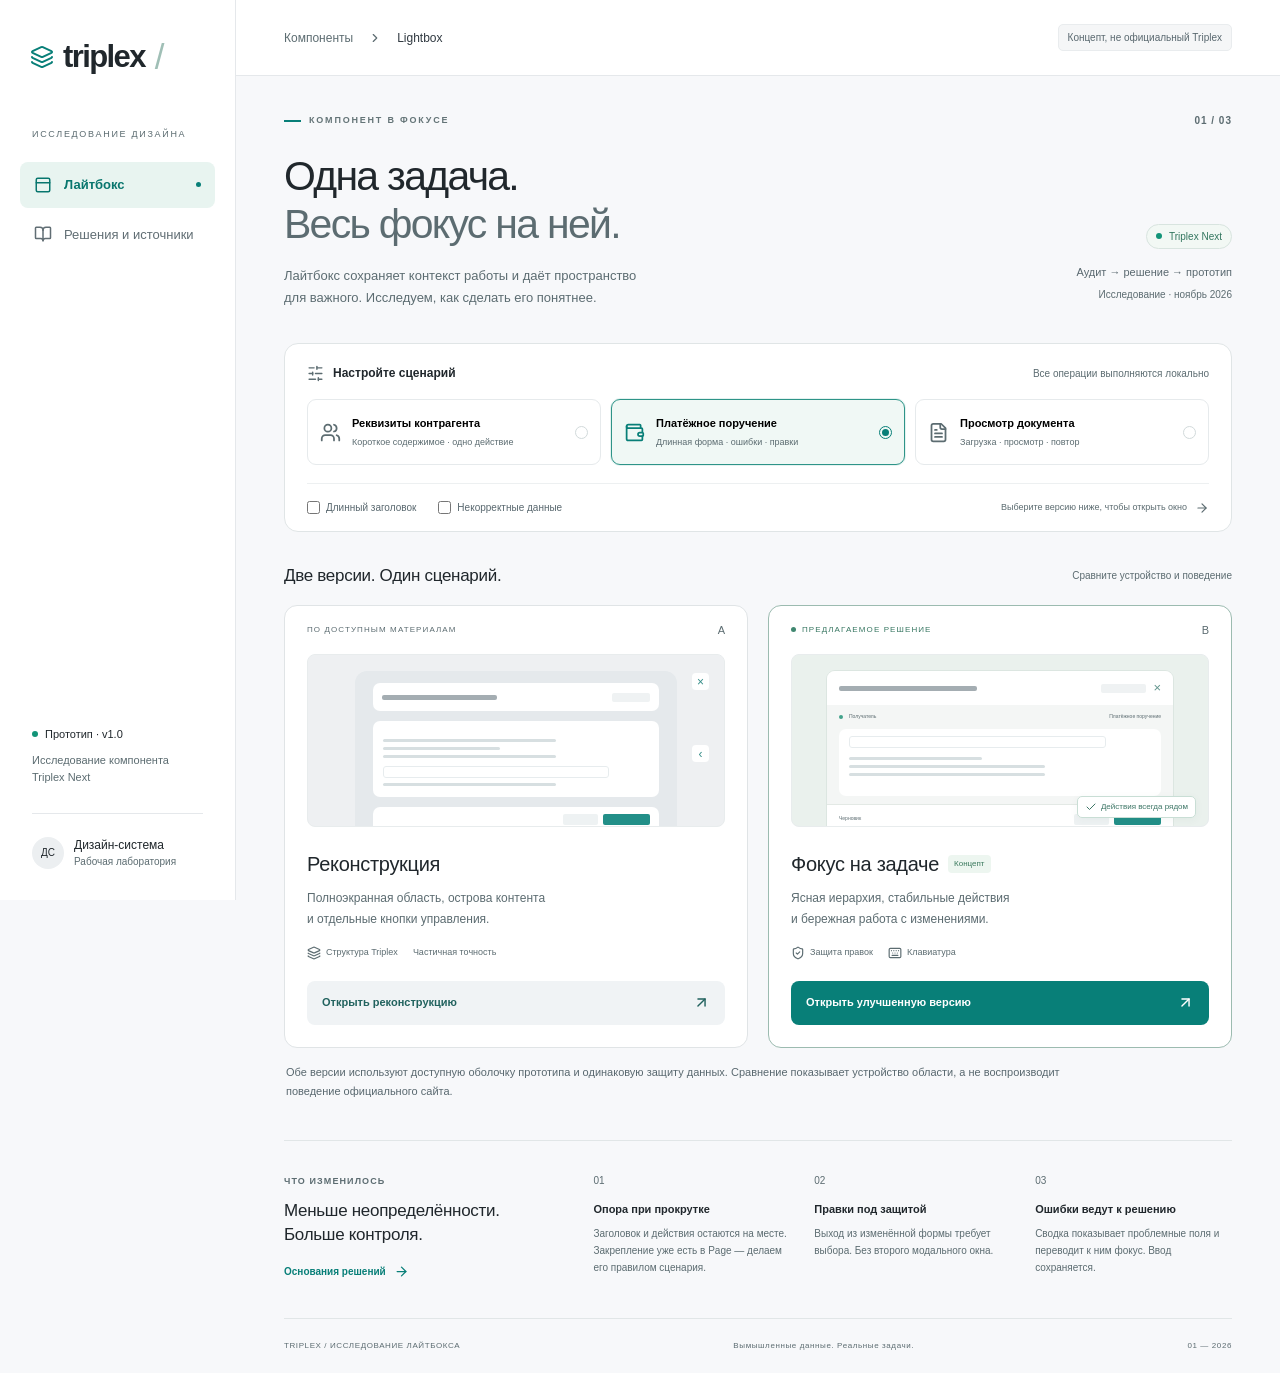
==== index.html @ ba99f993 "Publish Triplex Lightbox prototype" ====
<!doctype html><html lang="ru"><head><meta charset="UTF-8"/><meta name="viewport" content="width=device-width, initial-scale=1.0"/><meta name="theme-color" content="#087f78"/><title>Triplex · Лаборатория лайтбокса</title>  <script type="module" crossorigin src="./assets/index-DZzX5u_9.js"></script>
  <link rel="stylesheet" crossorigin href="./assets/index-DQBnh5Qv.css">
</head><body><div id="root"></div></body></html>
---- assets/index-DQBnh5Qv.css ----
:root{font-family:Arial,Helvetica,sans-serif;color:#20272c;background:#f7f8fa;font-synthesis:none;--brand:#087f78;--brand-hover:#06665f;--brand-soft:#e8f4f0;--text:#20272c;--muted:#59686f;--canvas:#EAEDF1;--surface:#fff;--line:#e5e8eb;--danger:#ac2428;--focus:#1762ba;--radius:24px;--space:24px;--lb-sm:664px;--lb-md:864px;--lb-lg:1064px;--lb-xl:1264px;line-height:1.5}*{box-sizing:border-box}body{margin:0}button,input,select,textarea{font:inherit}button,a,input,textarea,select{-webkit-tap-highlight-color:transparent}button{cursor:pointer}button:disabled{cursor:not-allowed;opacity:.5}a{color:inherit}button{border:0}button svg{flex-shrink:0}button:focus-visible,a:focus-visible,input:focus-visible,select:focus-visible,textarea:focus-visible,[tabindex="-1"]:focus-visible{outline:3px solid var(--focus);outline-offset:4px}h1,h2,h3,p{margin:0}button.primary,button.secondary{display:inline-flex;justify-content:center;align-items:center;gap:9px;min-height:44px;padding:11px 20px;border-radius:8px;font-size:14px;font-weight:600;line-height:1.4;transition:background .15s}button.primary{background:var(--brand);color:#fff}button.primary:hover:not(:disabled){background:var(--brand-hover)}button.secondary{background:#f0f3f5;color:#21625e}button.secondary:hover{background:#e3eae9}.icon-button{width:44px;height:44px;display:inline-flex;align-items:center;justify-content:center;background:#f3f5f6;color:var(--brand);border-radius:8px;flex-shrink:0}.text-button{color:var(--brand);background:none;padding:4px 0;display:inline-flex;gap:8px;align-items:center;text-align:left;font-weight:600}.app-shell{display:flex;min-height:100vh}.sidebar{width:236px;flex-shrink:0;border-right:1px solid var(--line);background:#fff;padding:31px 20px;position:fixed;top:0;bottom:0;display:flex;flex-direction:column}.brand{display:flex;align-items:center;gap:9px;font-size:31px;letter-spacing:-1.6px;font-weight:700;text-decoration:none;padding:0 10px}.brand-symbol{color:var(--brand);display:flex}.brand-dot{font-size:35px;font-weight:400;color:#a0bfb6;margin-left:1px}.workspace-label{font-size:9px;color:#5c6c71;letter-spacing:1.7px;margin:44px 12px 17px}.nav-item{width:100%;display:flex;align-items:center;gap:12px;padding:13px 14px;margin:4px 0;border-radius:8px;color:#616e74;background:none;text-align:left;font-size:13px;white-space:nowrap}.nav-item.active{background:var(--brand-soft);color:#08766e;font-weight:600}.nav-dot{margin-left:auto;background:var(--brand);width:5px;height:5px;border-radius:50%}.sidebar-bottom{margin-top:auto;padding:20px 12px 0}.version-label{font-size:11px;display:flex;align-items:center;gap:7px}.version-label>span,.pill>span{width:6px;height:6px;background:#129478;border-radius:50%}.sidebar-bottom p{font-size:11px;color:#5c6c71;margin:10px 0 28px}.avatar-row{border-top:1px solid var(--line);padding-top:22px;display:flex;gap:10px;align-items:center;font-size:12px}.avatar{display:grid;place-items:center;border-radius:50%;width:32px;height:32px;background:#eceff1;font-size:10px}.avatar-row small{display:block;font-size:10px;color:#5c6c71}.main-shell{margin-left:236px;min-width:0;flex:1}.topbar{height:76px;border-bottom:1px solid var(--line);background:#fff;display:flex;align-items:center;justify-content:space-between;padding:0 48px;gap:16px}.breadcrumbs{display:flex;align-items:center;gap:15px;font-size:12px;color:#5c6c71}.breadcrumbs span{color:#303940}.top-tag{font-size:10px;color:#59686f;background:#f5f6f7;border:1px solid #e9ecee;border-radius:5px;padding:5px 9px}main{max-width:1510px;margin:auto;padding:37px 48px 0}.page-kicker{font-size:9px;letter-spacing:1.8px;font-weight:600;color:#647477;display:flex;align-items:center;gap:8px}.mini-line{width:17px;height:2px;background:var(--brand)}.page-number{margin-left:auto;font-size:10px;letter-spacing:1px;color:#5c6c71}.hero{display:flex;justify-content:space-between;gap:30px;margin:25px 0 34px}.hero h1{font-size:clamp(32px,3.2vw,48px);line-height:1.16;letter-spacing:-1.7px;font-weight:500}.hero h1>span{color:#5c6c71}.hero p{color:#5c6c71;font-size:13px;line-height:1.7;margin-top:17px}.hero-meta{text-align:right;align-self:flex-end;padding-bottom:4px;flex-shrink:0}.pill{font-size:10px;display:inline-flex;align-items:center;gap:7px;border:1px solid #d8e4df;border-radius:20px;padding:4px 9px;color:#32765e;background:#f2f8f4}.hero-meta p{font-size:11px;margin-top:14px;color:#59686f}.meta-date{font-size:10px;color:#5c6c71}.scenario-panel{border:1px solid #e0e5e6;border-radius:14px;background:#fff;padding:20px 22px 0}.panel-caption{display:flex;align-items:center;justify-content:space-between;gap:14px;margin-bottom:17px}.panel-caption h2{display:flex;align-items:center;gap:9px;font-size:12px;font-weight:600}.panel-caption h2 svg{color:#5c6c71}.panel-caption>span{font-size:10px;color:#5c6c71}.scenario-options{display:grid;grid-template-columns:repeat(3,1fr);gap:10px}.scenario-option{display:flex;align-items:center;text-align:left;gap:11px;padding:15px 12px;background:#fff;border:1px solid #e6eaec;border-radius:9px;min-width:0}.scenario-option.selected{border-color:#2e9488;background:#f0f8f5;box-shadow:0 0 0 1px #2e948820}.scenario-icon{color:#5c6c71;display:flex}.selected .scenario-icon{color:var(--brand)}.scenario-option strong{font-size:11px;font-weight:600;display:block}.scenario-option small{font-size:9px;color:#5c6c71;display:block;margin-top:4px}.radio-mark{width:13px;height:13px;border:1px solid #d2dadb;border-radius:50%;margin-left:auto;display:grid;place-items:center;flex-shrink:0}.selected .radio-mark{border-color:var(--brand)}.radio-mark>span{width:7px;height:7px;border-radius:50%;background:var(--brand)}.scenario-settings{border-top:1px solid #edf0f1;margin-top:18px;min-height:48px;display:flex;align-items:center;gap:22px;flex-wrap:wrap;padding:10px 0}.scenario-settings label{font-size:10px;display:flex;align-items:center;gap:6px;color:#59686f}.scenario-settings input{accent-color:var(--brand);margin:0;width:13px;height:13px}.scenario-settings select{font-size:11px;max-width:160px;border:1px solid #c3cfcc;border-radius:4px;padding:4px}.settings-note{font-size:9px;color:#5c6c71;display:flex;gap:8px;align-items:center;margin-left:auto}.comparison-heading{display:flex;align-items:center;justify-content:space-between;margin:31px 0 16px;gap:15px}.comparison-heading h2{font-size:17px;font-weight:500;letter-spacing:-.3px}.comparison-heading>span{font-size:10px;color:#5c6c71}.comparison-grid{display:grid;grid-template-columns:1fr 1fr;gap:20px}.version-card{border:1px solid #e0e4e6;border-radius:13px;background:#fff;overflow:hidden}.version-card.featured{border-color:#9cbbb0}.card-top{display:flex;align-items:center;justify-content:space-between;padding:16px 22px}.card-label{font-size:8px;letter-spacing:1.1px;color:#5c6c71;display:flex;align-items:center;gap:6px}.featured .card-label{color:#387762}.small-dot{width:5px;height:5px;border-radius:50%;background:#408770}.version-index{font-size:11px;color:#5c6c71}.mini-preview{height:173px;margin:0 22px;background:#eef0f2;border:1px solid #e8eced;border-radius:8px;position:relative;overflow:hidden;padding:16px 47px 0}.mini-page{background:#e5e9ec;height:180px;padding:12px 18px;border-radius:12px 12px 0 0;max-width:370px;margin:auto}.mini-head{background:#fff;border-radius:7px;padding:9px;display:flex;align-items:center;gap:7px;height:28px;position:relative}.mini-head>span{width:43%;height:5px;background:#a4adb2;border-radius:2px}.mini-head>i{width:14%;height:9px;background:#eff2f3;margin-left:auto;border-radius:2px}.mini-content{background:#fff;margin-top:10px;border-radius:7px;padding:13px 10px;height:76px}.mini-content>span{display:block;width:65%;height:3px;background:#d7dfe1;margin:5px 0;border-radius:2px}.mini-content>span:nth-child(2){width:44%}.mini-content>div{height:12px;width:85%;border:1px solid #e7ecee;border-radius:3px;margin-top:8px}.mini-footer{background:#fff;padding:7px 9px;margin-top:10px;display:flex;justify-content:flex-end;align-items:center;gap:5px;border-radius:7px}.mini-footer i,.mini-footer b{width:35px;height:11px;background:#eef2f3;border-radius:2px}.mini-footer b{background:#228f88;width:47px}.mini-side{position:absolute;right:15px;top:18px;background:#fff;width:17px;height:17px;display:grid;place-items:center;color:#378e89;font-size:12px;border-radius:4px}.mini-side span{position:absolute;right:0;top:72px;display:grid;place-items:center;background:#fff;width:17px;height:17px;border-radius:4px}.improved-preview{background:#eaf1ed;padding:15px 34px 0}.improved-preview .mini-page{padding:0;border:1px solid #dce6e1;background:#f4f6f5;border-radius:9px 9px 0 0}.improved-preview .mini-head{border-radius:8px 8px 0 0;height:34px;padding:12px}.mini-head em{font-style:normal;font-size:13px;color:#61948c}.mini-progress{display:flex;align-items:center;gap:6px;font-size:5px;color:#5c6c71;padding:8px 12px}.mini-progress i{height:4px;width:4px;background:#42a28b;border-radius:50%}.mini-progress b{font-weight:400;margin-left:auto;color:#5c6c71}.improved-preview .mini-content{margin:0 12px;height:67px;padding:7px 10px}.improved-preview .mini-content>div{margin:0 0 9px}.improved-preview .mini-footer{margin:8px 0 0;border-radius:0;padding:9px 12px;border-top:1px solid #e3e9e5}.mini-footer>span{font-size:5px;color:#5c6c71;margin-right:auto}.preview-callout{position:absolute;bottom:8px;right:12px;background:#fff;display:flex;align-items:center;gap:4px;padding:4px 7px;color:#3d7666;font-size:8px;border:1px solid #c9ded5;border-radius:5px;box-shadow:0 2px 8px #3459470d}.card-content{padding:22px}.card-content h3{font-size:20px;font-weight:500;letter-spacing:-.3px;display:flex;align-items:center;gap:9px}.new-tag{font-size:8px;background:#edf6f0;color:#39785c;padding:3px 6px;border-radius:4px;letter-spacing:0}.card-content>p{font-size:12px;color:#5c6c71;margin-top:9px;line-height:1.7}.card-attributes{display:flex;gap:15px;color:#5c6c71;font-size:9px;margin-top:17px;margin-bottom:21px;flex-wrap:wrap}.card-attributes span{display:flex;align-items:center;gap:5px}.card-attributes>span+span{color:#5c6c71}.open-button{width:100%;justify-content:space-between!important;font-size:11px!important;padding:12px 15px!important}.improvements{display:grid;grid-template-columns:1.45fr 1fr 1fr 1fr;gap:24px;margin-top:40px;padding-top:26px;border-top:1px solid #e1e6e7}.eyebrow{font-size:9px;letter-spacing:1.1px;color:#5c6c71;font-weight:600}.improvements-title h2{font-size:17px;line-height:1.4;font-weight:500;letter-spacing:-.3px;margin-top:8px}.improvements-title .text-button{font-size:10px;margin-top:13px}.improvement-item>span{font-size:10px;color:#5c6c71}.improvement-item h3{font-size:11px;font-weight:600;margin:10px 0 7px}.improvement-item p{font-size:10px;line-height:1.7;color:#5c6c71}.page-footer{display:flex;justify-content:space-between;gap:16px;font-size:8px;letter-spacing:.6px;color:#5c6c71;border-top:1px solid #e1e6e7;margin-top:35px;padding:21px 0}.rationale{background:#fff;border:1px solid var(--line);padding:32px;border-radius:16px}.rationale h2{font-size:24px}.rationale p{color:#647278;font-size:14px;margin:14px 0 24px;line-height:1.8}.research-grid{display:grid;grid-template-columns:1fr 1fr;gap:16px;margin:25px 0}.research-card{border:1px solid var(--line);border-radius:10px;padding:18px;text-decoration:none}.research-card:hover{border-color:#438b7a}.research-card h3{font-size:17px;margin-top:9px;display:flex;align-items:center;justify-content:space-between}.research-card p{font-size:12px;margin-bottom:0}.toast{position:fixed;bottom:24px;left:50%;transform:translate(-50%);background:#213e35;color:#fff;display:flex;align-items:center;gap:12px;border-radius:10px;padding:15px 20px;z-index:10;box-shadow:0 8px 30px #0002;max-width:calc(100vw - 32px);font-size:13px}.toast button{background:none;color:#fff;font-size:23px}.toast>svg{flex-shrink:0}.lightbox{--content-width:var(--lb-md);position:fixed;inset:16px 16px 0;margin:0;width:calc(100% - 32px);max-width:none;height:auto;max-height:none;border:0;padding:0;background:var(--canvas);border-radius:32px 32px 0 0;color:var(--text);overflow:hidden}.lightbox::backdrop{background:#141a1ea6}.lightbox.size-sm{--content-width:var(--lb-sm)}.lightbox.size-lg{--content-width:var(--lb-lg)}.lightbox.size-xl{--content-width:var(--lb-xl)}.lb-surface{height:100%;display:flex;flex-direction:column;width:min(calc(100% - 160px),var(--content-width));margin:0 auto;min-width:0}.lb-header{display:flex;gap:24px;padding:26px 28px 22px;background:#fff;border-radius:24px;margin-top:24px;flex-shrink:0}.lb-heading{flex:1;min-width:0}.lb-heading h2{font-size:26px;line-height:1.3;letter-spacing:-.6px;margin-top:8px;overflow-wrap:anywhere}.lb-heading p{font-size:13px;color:var(--muted);margin-top:10px;line-height:1.5}.lb-close{margin-top:4px}.lb-body{overflow:auto;flex:1;min-height:0;padding:24px 0;overscroll-behavior:contain;scrollbar-gutter:stable}.lb-footer{background:#fff;display:flex;justify-content:flex-end;align-items:center;gap:12px;flex-shrink:0;padding:18px 24px;border-radius:24px 24px 0 0;padding-bottom:max(18px,env(safe-area-inset-bottom))}.footer-note{font-size:11px;color:var(--muted);margin-right:auto;display:flex;align-items:center;gap:6px}.island{background:#fff;border-radius:var(--radius);padding:28px;margin-bottom:20px}.island:last-child{margin-bottom:0}.section-heading{display:flex;gap:14px;align-items:center;padding-bottom:26px;border-bottom:1px solid var(--line);flex-wrap:wrap}.section-heading h3{font-size:17px}.section-heading p{font-size:11px;color:var(--muted);margin-top:3px}.company-mark{background:#e9f2ee;color:#337565;width:44px;height:44px;border-radius:12px;display:grid;place-items:center;font-weight:600;font-size:13px}.tag{display:inline-block;font-size:10px;border-radius:5px;background:#eef5f1;padding:4px 8px;color:#34715b}.section-heading .tag{margin-left:auto}dl{margin:10px 0 0}dl>div{display:grid;grid-template-columns:1fr 1.6fr;gap:20px;padding:12px 0;border-bottom:1px solid #f1f3f4;font-size:13px}dl>div:last-child{border:0}dt{color:var(--muted)}dd{margin:0;overflow-wrap:anywhere;font-variant-numeric:tabular-nums}.content-note{color:var(--muted);font-size:11px;line-height:1.6;margin:18px 6px}.form-intro{display:flex;justify-content:space-between;align-items:center;margin:0 6px 14px;gap:12px;font-size:11px;color:var(--muted)}.form-section-title{font-size:18px;font-weight:600;margin-bottom:22px}.field-grid{display:grid;grid-template-columns:1fr 1fr;gap:22px}.field{display:flex;flex-direction:column;min-width:0}.field.wide{grid-column:1/-1}.field label{font-size:13px;margin-bottom:7px}.field input,.field textarea{background:#fff;border:1px solid #a7b4b7;border-radius:7px;padding:12px 14px;min-width:0;width:100%;color:var(--text);font-size:14px;min-height:46px}.field textarea{min-height:108px;resize:vertical}.field input[aria-invalid=true],.field textarea[aria-invalid=true]{border:1px solid var(--danger);background:#fff9f8}.field-hint,.field-error{font-size:11px;margin-top:6px;min-height:17px}.field-hint{color:var(--muted)}.field-error{color:var(--danger)}.error-summary{padding:22px 26px;background:#fff4f1;border:1px solid #edbcb4;border-radius:16px;margin:0 0 22px}.error-summary h3{font-size:17px;color:#9c2727}.error-summary p{font-size:12px;margin-top:6px}.error-summary ul{padding-left:18px;margin-bottom:0}.error-summary .text-button{color:#9c2727;font-size:12px;text-decoration:underline;min-height:32px}.confirm-box{display:flex;align-items:flex-start;gap:14px;padding:24px;background:#fff8e9;border:1px solid #d9c491;border-radius:16px;margin-bottom:22px}.confirm-box svg{color:#8b681f;flex-shrink:0}.confirm-box h3{font-size:19px}.confirm-box p{font-size:13px;margin-top:8px;line-height:1.7}.dimmed{opacity:.4}.document-state{min-height:380px;background:#fff;border-radius:24px;display:flex;flex-direction:column;justify-content:center;align-items:center;text-align:center;padding:28px;gap:15px}.document-state h3{font-size:21px}.document-state p{font-size:13px;color:var(--muted);max-width:320px}.document-state button{margin-top:7px}.spinner{width:34px;height:34px;border:3px solid #d8ebe5;border-top-color:var(--brand);border-radius:50%;animation:spin .8s linear infinite}.error-icon{display:grid;place-items:center;width:64px;height:64px;background:#fff0ea;color:#a75d3c;border-radius:50%}.document-toolbar{display:flex;justify-content:space-between;gap:12px;font-size:11px;margin:0 4px 15px;color:var(--muted)}.document-toolbar>span:first-child{display:flex;align-items:center;gap:8px}.paper{background:#fff;max-width:660px;margin:auto;padding:46px 42px;min-height:670px;box-shadow:0 3px 8px #243e300a;font-size:12px}.paper-brand{font-size:10px;font-weight:700;letter-spacing:1.4px;color:#3d7462}.paper hr{border:0;border-top:1px solid #dfe5e1;margin:20px 0 40px}.paper h3{font-size:23px;font-weight:500}.paper h3+p{color:var(--muted);margin-top:8px}.paper-parties{display:grid;grid-template-columns:1fr 1fr;gap:24px;margin:35px 0;line-height:1.9}.paper-parties strong{font-size:10px;color:var(--muted)}.invoice-row{display:flex;justify-content:space-between;gap:16px;padding:20px 0;border-top:1px solid var(--line);border-bottom:1px solid var(--line)}.invoice-row small{color:var(--muted);font-size:10px}.invoice-row strong{white-space:nowrap}.invoice-total{display:flex;justify-content:space-between;align-items:center;gap:15px;margin:25px 0;font-size:11px}.invoice-total strong{font-size:21px;white-space:nowrap}.paper-footnote{font-size:10px;color:var(--muted);line-height:1.9}.signature{display:flex;align-items:flex-end;gap:12px;font-size:9px;margin-top:75px;flex-wrap:wrap}.signature>span{border-bottom:1px solid #b6c1bb;flex:1;min-width:40px}.reconstruction{overflow-y:auto}.reconstruction .lb-surface{height:auto;min-height:100%}.reconstruction .lb-header{position:static}.reconstruction .lb-heading .eyebrow{font-size:8px}.reconstruction .lb-close{position:fixed;right:24px;top:24px;background:#fff;width:56px;height:56px}.reconstruction .lb-body{overflow:visible;flex:none}.reconstruction .lb-footer{position:sticky;bottom:0;margin-top:auto;border-radius:24px}.sr-only{position:absolute;width:1px;height:1px;padding:0;margin:-1px;overflow:hidden;clip:rect(0,0,0,0);white-space:nowrap;border:0}@keyframes spin{to{transform:rotate(360deg)}}@media(prefers-reduced-motion:reduce){*,*:before,*:after{animation:none!important;transition:none!important;scroll-behavior:auto!important}.spinner{border-style:dotted}}@media(min-width:1500px){main{padding-top:45px}.hero{margin-top:32px;margin-bottom:42px}.mini-preview{height:200px}.mini-page{height:205px}.mini-content,.improved-preview .mini-content{height:95px}}@media(max-width:1100px){.sidebar{width:190px;padding-left:12px;padding-right:12px}.main-shell{margin-left:190px}main{padding-left:28px;padding-right:28px}.topbar{padding:0 28px}.scenario-option{flex-wrap:wrap;position:relative;padding:13px 10px;gap:8px}.scenario-option .radio-mark{position:absolute;right:10px;top:14px}.scenario-option>span:nth-child(2){width:100%}.hero-meta,.settings-note{display:none}.improvements{grid-template-columns:1fr 1fr}.mini-preview{padding-left:20px;padding-right:20px}.card-content h3{font-size:18px}.card-label{font-size:7px}.card-top,.card-content{padding:16px}.mini-preview{margin:0 16px}.desktop-break{display:none}}@media(max-width:1024px){.lightbox{inset:0;width:100%;height:auto;border-radius:0}.lb-surface{width:min(100%,var(--content-width))}.lb-header{margin-top:0;border-radius:0;padding:22px 24px;gap:16px}.lb-body{padding:20px 16px}.lb-footer{border-radius:0;padding:16px 24px}.reconstruction .lb-close{position:static;width:44px;height:44px;background:#f3f5f6}.reconstruction .lb-footer{border-radius:0}}@media(max-width:760px){.sidebar{display:none}.main-shell{margin:0}.topbar{height:60px;padding:0 22px}.top-tag{font-size:8px}.breadcrumbs{font-size:11px;gap:7px}main{padding:28px 22px 0}.hero h1{font-size:38px}.hero{margin-bottom:26px}.hero p{font-size:12px}.scenario-panel{padding:17px 15px 0}.panel-caption>span{display:none}.scenario-options{gap:7px}.scenario-option strong{font-size:10px}.scenario-option small{font-size:8px}.comparison-grid{gap:14px}.comparison-heading>span{display:none}.improvements{gap:22px}.card-label{letter-spacing:.5px}.card-content h3{flex-wrap:wrap}.card-content>p{font-size:11px}.open-button{font-size:10px!important}.page-footer>span:nth-child(2){display:none}.rationale{padding:20px}.research-grid{grid-template-columns:1fr}}@media(max-width:480px){.hero h1{font-size:34px}.hero h1 span{letter-spacing:-1.3px}.hero p{max-width:290px}.scenario-options{grid-template-columns:1fr}.scenario-option{flex-wrap:nowrap;gap:12px;padding:12px}.scenario-option>span:nth-child(2){width:auto}.scenario-option .radio-mark{position:static;margin-left:auto}.scenario-option strong{font-size:12px}.scenario-option small{font-size:10px}.scenario-settings{gap:12px}.scenario-settings label{font-size:10px}.comparison-grid{grid-template-columns:1fr}.card-label{font-size:8px}.mini-preview{height:165px;padding-left:35px;padding-right:35px}.card-content{padding:20px}.card-content h3{font-size:22px}.card-content>p{font-size:12px}.open-button{font-size:12px!important}.improvements{grid-template-columns:1fr 1fr}.improvements-title{grid-column:1/-1}.improvements-title h2{font-size:22px}.improvement-item p{font-size:11px}.improvement-item h3{font-size:12px}.lb-header{padding:18px 16px;gap:8px}.lb-heading h2{font-size:21px;letter-spacing:-.4px}.lb-heading p{font-size:12px}.lb-heading .eyebrow{font-size:8px}.lb-close{width:40px;height:40px}.lb-body{padding:16px 12px}.lb-footer{padding:14px 16px;gap:8px;flex-wrap:wrap}.lb-footer>.footer-note{flex-basis:100%;font-size:10px}.lb-footer button{flex:1;font-size:12px;padding:11px 10px}.island{padding:22px 18px;border-radius:18px}.field-grid{grid-template-columns:1fr}.field.wide{grid-column:auto}.field-grid{gap:16px}.section-heading{gap:9px}.section-heading h3{font-size:15px}.section-heading p{font-size:10px}.section-heading .tag{margin-left:0}dl>div{grid-template-columns:1fr;gap:4px;font-size:13px}.paper{padding:30px 22px;min-height:600px}.paper h3{font-size:21px}.paper-parties{grid-template-columns:1fr;gap:15px}.paper hr{margin:18px 0 28px}.invoice-row{font-size:11px}.invoice-total{flex-wrap:wrap}.document-toolbar{font-size:9px}.confirm-box{padding:18px 14px;gap:10px}.confirm-box h3{font-size:17px}.confirm-box p{font-size:12px}.toast{width:calc(100vw - 32px);bottom:16px;font-size:12px}.reconstruction .lb-heading .eyebrow{font-size:7px}.reconstruction .lb-close{flex-shrink:0}.page-number{font-size:8px}.page-kicker{font-size:8px;letter-spacing:1.1px}}.lb-header{max-height:45%;overflow:auto}.lb-heading h2:focus{outline-offset:2px}.comparison-note{font-size:11px;color:var(--muted);line-height:1.7;margin:15px 2px 0;max-width:800px}
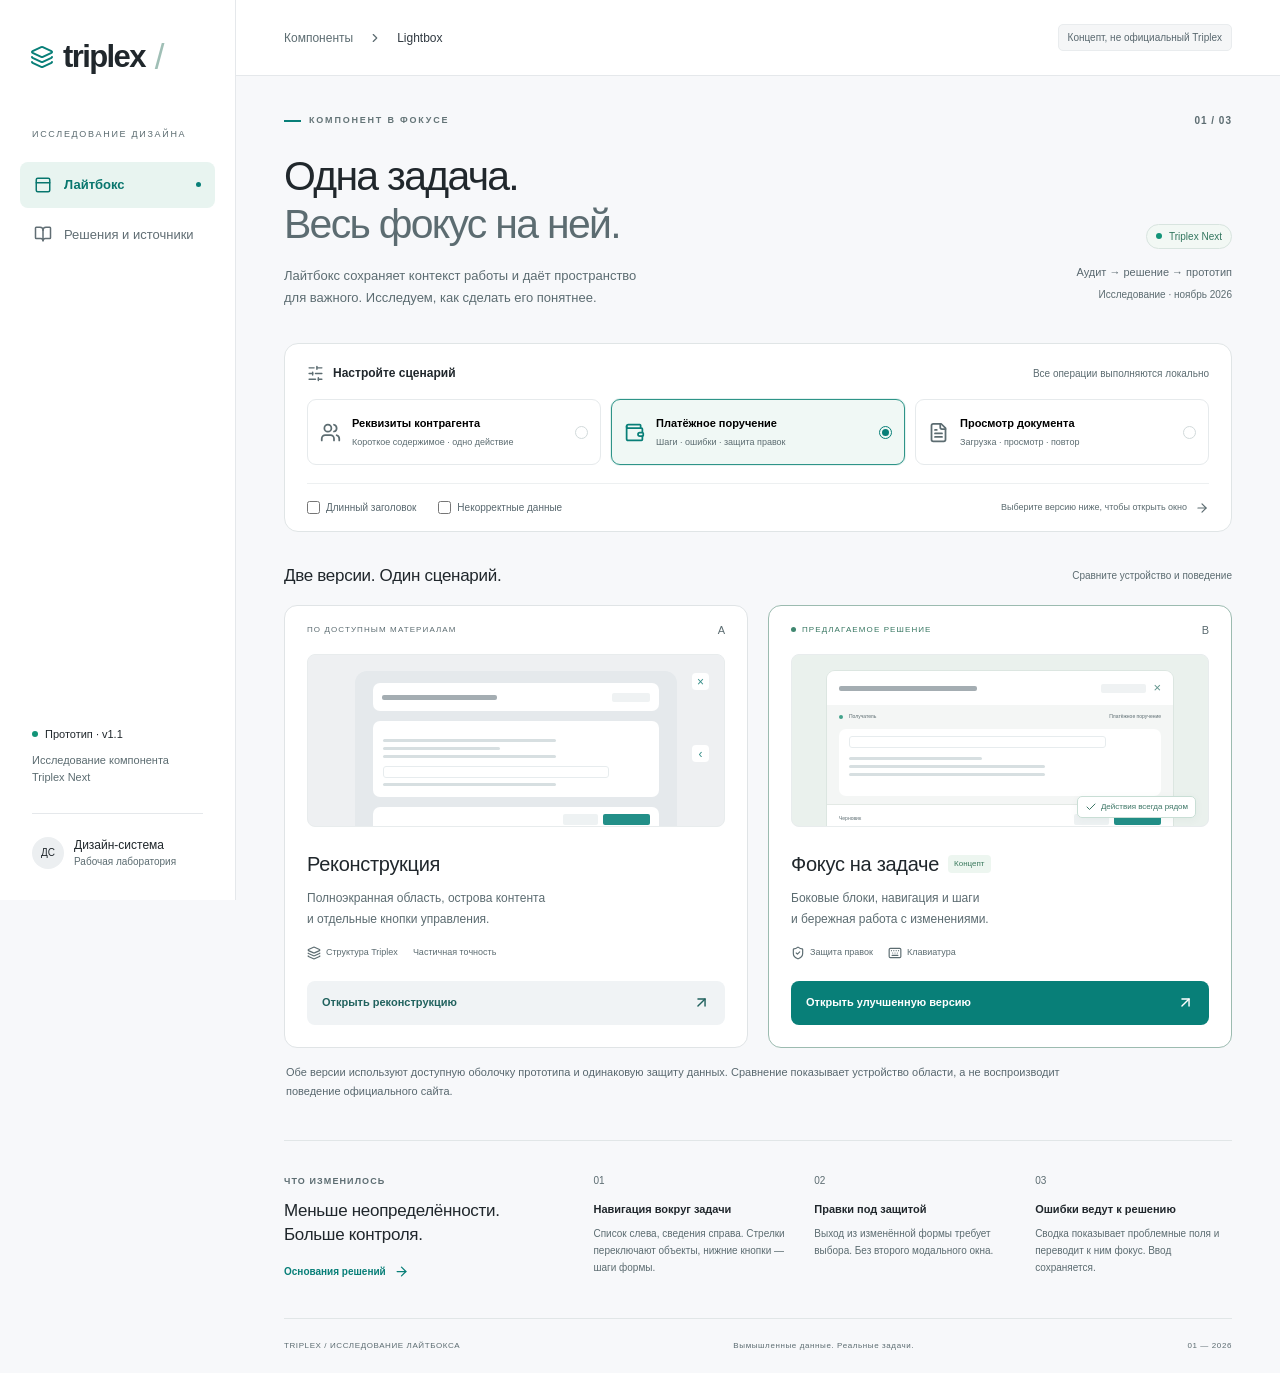
==== commit e9708e2a: "Add responsive sidebars, object navigation and payment steps" ====
--- a/index.html
+++ b/index.html
@@ -1,3 +1,3 @@
-<!doctype html><html lang="ru"><head><meta charset="UTF-8"/><meta name="viewport" content="width=device-width, initial-scale=1.0"/><meta name="theme-color" content="#087f78"/><title>Triplex · Лаборатория лайтбокса</title>  <script type="module" crossorigin src="./assets/index-DZzX5u_9.js"></script>
-  <link rel="stylesheet" crossorigin href="./assets/index-DQBnh5Qv.css">
+<!doctype html><html lang="ru"><head><meta charset="UTF-8"/><meta name="viewport" content="width=device-width, initial-scale=1.0"/><meta name="theme-color" content="#087f78"/><title>Triplex · Лаборатория лайтбокса</title>  <script type="module" crossorigin src="./assets/index-cCGbFT7r.js"></script>
+  <link rel="stylesheet" crossorigin href="./assets/index-BFDtJroG.css">
 </head><body><div id="root"></div></body></html>
--- a/assets/index-BFDtJroG.css
+++ b/assets/index-BFDtJroG.css
@@ -0,0 +1 @@
+:root{font-family:Arial,Helvetica,sans-serif;color:#20272c;background:#f7f8fa;font-synthesis:none;--brand:#087f78;--brand-hover:#06665f;--brand-soft:#e8f4f0;--text:#20272c;--muted:#59686f;--canvas:#EAEDF1;--surface:#fff;--line:#e5e8eb;--danger:#ac2428;--focus:#1762ba;--radius:24px;--space:24px;--lb-sm:664px;--lb-md:864px;--lb-lg:1064px;--lb-xl:1264px;line-height:1.5}*{box-sizing:border-box}body{margin:0}button,input,select,textarea{font:inherit}button,a,input,textarea,select{-webkit-tap-highlight-color:transparent}button{cursor:pointer}button:disabled{cursor:not-allowed;opacity:.5}a{color:inherit}button{border:0}button svg{flex-shrink:0}button:focus-visible,a:focus-visible,input:focus-visible,select:focus-visible,textarea:focus-visible,[tabindex="-1"]:focus-visible{outline:3px solid var(--focus);outline-offset:4px}h1,h2,h3,p{margin:0}button.primary,button.secondary{display:inline-flex;justify-content:center;align-items:center;gap:9px;min-height:44px;padding:11px 20px;border-radius:8px;font-size:14px;font-weight:600;line-height:1.4;transition:background .15s}button.primary{background:var(--brand);color:#fff}button.primary:hover:not(:disabled){background:var(--brand-hover)}button.secondary{background:#f0f3f5;color:#21625e}button.secondary:hover{background:#e3eae9}.icon-button{width:44px;height:44px;display:inline-flex;align-items:center;justify-content:center;background:#f3f5f6;color:var(--brand);border-radius:8px;flex-shrink:0}.text-button{color:var(--brand);background:none;padding:4px 0;display:inline-flex;gap:8px;align-items:center;text-align:left;font-weight:600}.app-shell{display:flex;min-height:100vh}.sidebar{width:236px;flex-shrink:0;border-right:1px solid var(--line);background:#fff;padding:31px 20px;position:fixed;top:0;bottom:0;display:flex;flex-direction:column}.brand{display:flex;align-items:center;gap:9px;font-size:31px;letter-spacing:-1.6px;font-weight:700;text-decoration:none;padding:0 10px}.brand-symbol{color:var(--brand);display:flex}.brand-dot{font-size:35px;font-weight:400;color:#a0bfb6;margin-left:1px}.workspace-label{font-size:9px;color:#5c6c71;letter-spacing:1.7px;margin:44px 12px 17px}.nav-item{width:100%;display:flex;align-items:center;gap:12px;padding:13px 14px;margin:4px 0;border-radius:8px;color:#616e74;background:none;text-align:left;font-size:13px;white-space:nowrap}.nav-item.active{background:var(--brand-soft);color:#08766e;font-weight:600}.nav-dot{margin-left:auto;background:var(--brand);width:5px;height:5px;border-radius:50%}.sidebar-bottom{margin-top:auto;padding:20px 12px 0}.version-label{font-size:11px;display:flex;align-items:center;gap:7px}.version-label>span,.pill>span{width:6px;height:6px;background:#129478;border-radius:50%}.sidebar-bottom p{font-size:11px;color:#5c6c71;margin:10px 0 28px}.avatar-row{border-top:1px solid var(--line);padding-top:22px;display:flex;gap:10px;align-items:center;font-size:12px}.avatar{display:grid;place-items:center;border-radius:50%;width:32px;height:32px;background:#eceff1;font-size:10px}.avatar-row small{display:block;font-size:10px;color:#5c6c71}.main-shell{margin-left:236px;min-width:0;flex:1}.topbar{height:76px;border-bottom:1px solid var(--line);background:#fff;display:flex;align-items:center;justify-content:space-between;padding:0 48px;gap:16px}.breadcrumbs{display:flex;align-items:center;gap:15px;font-size:12px;color:#5c6c71}.breadcrumbs span{color:#303940}.top-tag{font-size:10px;color:#59686f;background:#f5f6f7;border:1px solid #e9ecee;border-radius:5px;padding:5px 9px}main{max-width:1510px;margin:auto;padding:37px 48px 0}.page-kicker{font-size:9px;letter-spacing:1.8px;font-weight:600;color:#647477;display:flex;align-items:center;gap:8px}.mini-line{width:17px;height:2px;background:var(--brand)}.page-number{margin-left:auto;font-size:10px;letter-spacing:1px;color:#5c6c71}.hero{display:flex;justify-content:space-between;gap:30px;margin:25px 0 34px}.hero h1{font-size:clamp(32px,3.2vw,48px);line-height:1.16;letter-spacing:-1.7px;font-weight:500}.hero h1>span{color:#5c6c71}.hero p{color:#5c6c71;font-size:13px;line-height:1.7;margin-top:17px}.hero-meta{text-align:right;align-self:flex-end;padding-bottom:4px;flex-shrink:0}.pill{font-size:10px;display:inline-flex;align-items:center;gap:7px;border:1px solid #d8e4df;border-radius:20px;padding:4px 9px;color:#32765e;background:#f2f8f4}.hero-meta p{font-size:11px;margin-top:14px;color:#59686f}.meta-date{font-size:10px;color:#5c6c71}.scenario-panel{border:1px solid #e0e5e6;border-radius:14px;background:#fff;padding:20px 22px 0}.panel-caption{display:flex;align-items:center;justify-content:space-between;gap:14px;margin-bottom:17px}.panel-caption h2{display:flex;align-items:center;gap:9px;font-size:12px;font-weight:600}.panel-caption h2 svg{color:#5c6c71}.panel-caption>span{font-size:10px;color:#5c6c71}.scenario-options{display:grid;grid-template-columns:repeat(3,1fr);gap:10px}.scenario-option{display:flex;align-items:center;text-align:left;gap:11px;padding:15px 12px;background:#fff;border:1px solid #e6eaec;border-radius:9px;min-width:0}.scenario-option.selected{border-color:#2e9488;background:#f0f8f5;box-shadow:0 0 0 1px #2e948820}.scenario-icon{color:#5c6c71;display:flex}.selected .scenario-icon{color:var(--brand)}.scenario-option strong{font-size:11px;font-weight:600;display:block}.scenario-option small{font-size:9px;color:#5c6c71;display:block;margin-top:4px}.radio-mark{width:13px;height:13px;border:1px solid #d2dadb;border-radius:50%;margin-left:auto;display:grid;place-items:center;flex-shrink:0}.selected .radio-mark{border-color:var(--brand)}.radio-mark>span{width:7px;height:7px;border-radius:50%;background:var(--brand)}.scenario-settings{border-top:1px solid #edf0f1;margin-top:18px;min-height:48px;display:flex;align-items:center;gap:22px;flex-wrap:wrap;padding:10px 0}.scenario-settings label{font-size:10px;display:flex;align-items:center;gap:6px;color:#59686f}.scenario-settings input{accent-color:var(--brand);margin:0;width:13px;height:13px}.scenario-settings select{font-size:11px;max-width:160px;border:1px solid #c3cfcc;border-radius:4px;padding:4px}.settings-note{font-size:9px;color:#5c6c71;display:flex;gap:8px;align-items:center;margin-left:auto}.comparison-heading{display:flex;align-items:center;justify-content:space-between;margin:31px 0 16px;gap:15px}.comparison-heading h2{font-size:17px;font-weight:500;letter-spacing:-.3px}.comparison-heading>span{font-size:10px;color:#5c6c71}.comparison-grid{display:grid;grid-template-columns:1fr 1fr;gap:20px}.version-card{border:1px solid #e0e4e6;border-radius:13px;background:#fff;overflow:hidden}.version-card.featured{border-color:#9cbbb0}.card-top{display:flex;align-items:center;justify-content:space-between;padding:16px 22px}.card-label{font-size:8px;letter-spacing:1.1px;color:#5c6c71;display:flex;align-items:center;gap:6px}.featured .card-label{color:#387762}.small-dot{width:5px;height:5px;border-radius:50%;background:#408770}.version-index{font-size:11px;color:#5c6c71}.mini-preview{height:173px;margin:0 22px;background:#eef0f2;border:1px solid #e8eced;border-radius:8px;position:relative;overflow:hidden;padding:16px 47px 0}.mini-page{background:#e5e9ec;height:180px;padding:12px 18px;border-radius:12px 12px 0 0;max-width:370px;margin:auto}.mini-head{background:#fff;border-radius:7px;padding:9px;display:flex;align-items:center;gap:7px;height:28px;position:relative}.mini-head>span{width:43%;height:5px;background:#a4adb2;border-radius:2px}.mini-head>i{width:14%;height:9px;background:#eff2f3;margin-left:auto;border-radius:2px}.mini-content{background:#fff;margin-top:10px;border-radius:7px;padding:13px 10px;height:76px}.mini-content>span{display:block;width:65%;height:3px;background:#d7dfe1;margin:5px 0;border-radius:2px}.mini-content>span:nth-child(2){width:44%}.mini-content>div{height:12px;width:85%;border:1px solid #e7ecee;border-radius:3px;margin-top:8px}.mini-footer{background:#fff;padding:7px 9px;margin-top:10px;display:flex;justify-content:flex-end;align-items:center;gap:5px;border-radius:7px}.mini-footer i,.mini-footer b{width:35px;height:11px;background:#eef2f3;border-radius:2px}.mini-footer b{background:#228f88;width:47px}.mini-side{position:absolute;right:15px;top:18px;background:#fff;width:17px;height:17px;display:grid;place-items:center;color:#378e89;font-size:12px;border-radius:4px}.mini-side span{position:absolute;right:0;top:72px;display:grid;place-items:center;background:#fff;width:17px;height:17px;border-radius:4px}.improved-preview{background:#eaf1ed;padding:15px 34px 0}.improved-preview .mini-page{padding:0;border:1px solid #dce6e1;background:#f4f6f5;border-radius:9px 9px 0 0}.improved-preview .mini-head{border-radius:8px 8px 0 0;height:34px;padding:12px}.mini-head em{font-style:normal;font-size:13px;color:#61948c}.mini-progress{display:flex;align-items:center;gap:6px;font-size:5px;color:#5c6c71;padding:8px 12px}.mini-progress i{height:4px;width:4px;background:#42a28b;border-radius:50%}.mini-progress b{font-weight:400;margin-left:auto;color:#5c6c71}.improved-preview .mini-content{margin:0 12px;height:67px;padding:7px 10px}.improved-preview .mini-content>div{margin:0 0 9px}.improved-preview .mini-footer{margin:8px 0 0;border-radius:0;padding:9px 12px;border-top:1px solid #e3e9e5}.mini-footer>span{font-size:5px;color:#5c6c71;margin-right:auto}.preview-callout{position:absolute;bottom:8px;right:12px;background:#fff;display:flex;align-items:center;gap:4px;padding:4px 7px;color:#3d7666;font-size:8px;border:1px solid #c9ded5;border-radius:5px;box-shadow:0 2px 8px #3459470d}.card-content{padding:22px}.card-content h3{font-size:20px;font-weight:500;letter-spacing:-.3px;display:flex;align-items:center;gap:9px}.new-tag{font-size:8px;background:#edf6f0;color:#39785c;padding:3px 6px;border-radius:4px;letter-spacing:0}.card-content>p{font-size:12px;color:#5c6c71;margin-top:9px;line-height:1.7}.card-attributes{display:flex;gap:15px;color:#5c6c71;font-size:9px;margin-top:17px;margin-bottom:21px;flex-wrap:wrap}.card-attributes span{display:flex;align-items:center;gap:5px}.card-attributes>span+span{color:#5c6c71}.open-button{width:100%;justify-content:space-between!important;font-size:11px!important;padding:12px 15px!important}.improvements{display:grid;grid-template-columns:1.45fr 1fr 1fr 1fr;gap:24px;margin-top:40px;padding-top:26px;border-top:1px solid #e1e6e7}.eyebrow{font-size:9px;letter-spacing:1.1px;color:#5c6c71;font-weight:600}.improvements-title h2{font-size:17px;line-height:1.4;font-weight:500;letter-spacing:-.3px;margin-top:8px}.improvements-title .text-button{font-size:10px;margin-top:13px}.improvement-item>span{font-size:10px;color:#5c6c71}.improvement-item h3{font-size:11px;font-weight:600;margin:10px 0 7px}.improvement-item p{font-size:10px;line-height:1.7;color:#5c6c71}.page-footer{display:flex;justify-content:space-between;gap:16px;font-size:8px;letter-spacing:.6px;color:#5c6c71;border-top:1px solid #e1e6e7;margin-top:35px;padding:21px 0}.rationale{background:#fff;border:1px solid var(--line);padding:32px;border-radius:16px}.rationale h2{font-size:24px}.rationale p{color:#647278;font-size:14px;margin:14px 0 24px;line-height:1.8}.research-grid{display:grid;grid-template-columns:1fr 1fr;gap:16px;margin:25px 0}.research-card{border:1px solid var(--line);border-radius:10px;padding:18px;text-decoration:none}.research-card:hover{border-color:#438b7a}.research-card h3{font-size:17px;margin-top:9px;display:flex;align-items:center;justify-content:space-between}.research-card p{font-size:12px;margin-bottom:0}.toast{position:fixed;bottom:24px;left:50%;transform:translate(-50%);background:#213e35;color:#fff;display:flex;align-items:center;gap:12px;border-radius:10px;padding:15px 20px;z-index:10;box-shadow:0 8px 30px #0002;max-width:calc(100vw - 32px);font-size:13px}.toast button{background:none;color:#fff;font-size:23px}.toast>svg{flex-shrink:0}.lightbox{--content-width:var(--lb-md);position:fixed;inset:16px 16px 0;margin:0;width:calc(100% - 32px);max-width:none;height:auto;max-height:none;border:0;padding:0;background:var(--canvas);border-radius:32px 32px 0 0;color:var(--text);overflow:hidden}.lightbox::backdrop{background:#141a1ea6}.lightbox.size-sm{--content-width:var(--lb-sm)}.lightbox.size-lg{--content-width:var(--lb-lg)}.lightbox.size-xl{--content-width:var(--lb-xl)}.lb-surface{height:100%;display:flex;flex-direction:column;width:min(calc(100% - 160px),var(--content-width));margin:0 auto;min-width:0}.lb-header{display:flex;gap:24px;padding:26px 28px 22px;background:#fff;border-radius:24px;margin-top:24px;flex-shrink:0}.lb-heading{flex:1;min-width:0}.lb-heading h2{font-size:26px;line-height:1.3;letter-spacing:-.6px;margin-top:8px;overflow-wrap:anywhere}.lb-heading p{font-size:13px;color:var(--muted);margin-top:10px;line-height:1.5}.lb-close{margin-top:4px}.lb-body{overflow:auto;flex:1;min-height:0;padding:24px 0;overscroll-behavior:contain;scrollbar-gutter:stable}.lb-footer{background:#fff;display:flex;justify-content:flex-end;align-items:center;gap:12px;flex-shrink:0;padding:18px 24px;border-radius:24px 24px 0 0;padding-bottom:max(18px,env(safe-area-inset-bottom))}.footer-note{font-size:11px;color:var(--muted);margin-right:auto;display:flex;align-items:center;gap:6px}.island{background:#fff;border-radius:var(--radius);padding:28px;margin-bottom:20px}.island:last-child{margin-bottom:0}.section-heading{display:flex;gap:14px;align-items:center;padding-bottom:26px;border-bottom:1px solid var(--line);flex-wrap:wrap}.section-heading h3{font-size:17px}.section-heading p{font-size:11px;color:var(--muted);margin-top:3px}.company-mark{background:#e9f2ee;color:#337565;width:44px;height:44px;border-radius:12px;display:grid;place-items:center;font-weight:600;font-size:13px}.tag{display:inline-block;font-size:10px;border-radius:5px;background:#eef5f1;padding:4px 8px;color:#34715b}.section-heading .tag{margin-left:auto}dl{margin:10px 0 0}dl>div{display:grid;grid-template-columns:1fr 1.6fr;gap:20px;padding:12px 0;border-bottom:1px solid #f1f3f4;font-size:13px}dl>div:last-child{border:0}dt{color:var(--muted)}dd{margin:0;overflow-wrap:anywhere;font-variant-numeric:tabular-nums}.content-note{color:var(--muted);font-size:11px;line-height:1.6;margin:18px 6px}.form-intro{display:flex;justify-content:space-between;align-items:center;margin:0 6px 14px;gap:12px;font-size:11px;color:var(--muted)}.form-section-title{font-size:18px;font-weight:600;margin-bottom:22px}.field-grid{display:grid;grid-template-columns:1fr 1fr;gap:22px}.field{display:flex;flex-direction:column;min-width:0}.field.wide{grid-column:1/-1}.field label{font-size:13px;margin-bottom:7px}.field input,.field textarea{background:#fff;border:1px solid #a7b4b7;border-radius:7px;padding:12px 14px;min-width:0;width:100%;color:var(--text);font-size:14px;min-height:46px}.field textarea{min-height:108px;resize:vertical}.field input[aria-invalid=true],.field textarea[aria-invalid=true]{border:1px solid var(--danger);background:#fff9f8}.field-hint,.field-error{font-size:11px;margin-top:6px;min-height:17px}.field-hint{color:var(--muted)}.field-error{color:var(--danger)}.error-summary{padding:22px 26px;background:#fff4f1;border:1px solid #edbcb4;border-radius:16px;margin:0 0 22px}.error-summary h3{font-size:17px;color:#9c2727}.error-summary p{font-size:12px;margin-top:6px}.error-summary ul{padding-left:18px;margin-bottom:0}.error-summary .text-button{color:#9c2727;font-size:12px;text-decoration:underline;min-height:32px}.confirm-box{display:flex;align-items:flex-start;gap:14px;padding:24px;background:#fff8e9;border:1px solid #d9c491;border-radius:16px;margin-bottom:22px}.confirm-box svg{color:#8b681f;flex-shrink:0}.confirm-box h3{font-size:19px}.confirm-box p{font-size:13px;margin-top:8px;line-height:1.7}.dimmed{opacity:.4}.document-state{min-height:380px;background:#fff;border-radius:24px;display:flex;flex-direction:column;justify-content:center;align-items:center;text-align:center;padding:28px;gap:15px}.document-state h3{font-size:21px}.document-state p{font-size:13px;color:var(--muted);max-width:320px}.document-state button{margin-top:7px}.spinner{width:34px;height:34px;border:3px solid #d8ebe5;border-top-color:var(--brand);border-radius:50%;animation:spin .8s linear infinite}.error-icon{display:grid;place-items:center;width:64px;height:64px;background:#fff0ea;color:#a75d3c;border-radius:50%}.document-toolbar{display:flex;justify-content:space-between;gap:12px;font-size:11px;margin:0 4px 15px;color:var(--muted)}.document-toolbar>span:first-child{display:flex;align-items:center;gap:8px}.paper{background:#fff;max-width:660px;margin:auto;padding:46px 42px;min-height:670px;box-shadow:0 3px 8px #243e300a;font-size:12px}.paper-brand{font-size:10px;font-weight:700;letter-spacing:1.4px;color:#3d7462}.paper hr{border:0;border-top:1px solid #dfe5e1;margin:20px 0 40px}.paper h3{font-size:23px;font-weight:500}.paper h3+p{color:var(--muted);margin-top:8px}.paper-parties{display:grid;grid-template-columns:1fr 1fr;gap:24px;margin:35px 0;line-height:1.9}.paper-parties strong{font-size:10px;color:var(--muted)}.invoice-row{display:flex;justify-content:space-between;gap:16px;padding:20px 0;border-top:1px solid var(--line);border-bottom:1px solid var(--line)}.invoice-row small{color:var(--muted);font-size:10px}.invoice-row strong{white-space:nowrap}.invoice-total{display:flex;justify-content:space-between;align-items:center;gap:15px;margin:25px 0;font-size:11px}.invoice-total strong{font-size:21px;white-space:nowrap}.paper-footnote{font-size:10px;color:var(--muted);line-height:1.9}.signature{display:flex;align-items:flex-end;gap:12px;font-size:9px;margin-top:75px;flex-wrap:wrap}.signature>span{border-bottom:1px solid #b6c1bb;flex:1;min-width:40px}.reconstruction{overflow-y:auto}.reconstruction .lb-surface{height:auto;min-height:100%}.reconstruction .lb-header{position:static}.reconstruction .lb-heading .eyebrow{font-size:8px}.reconstruction .lb-close{position:fixed;right:24px;top:24px;background:#fff;width:56px;height:56px}.reconstruction .lb-body{overflow:visible;flex:none}.reconstruction .lb-footer{position:sticky;bottom:0;margin-top:auto;border-radius:24px}.sr-only{position:absolute;width:1px;height:1px;padding:0;margin:-1px;overflow:hidden;clip:rect(0,0,0,0);white-space:nowrap;border:0}@keyframes spin{to{transform:rotate(360deg)}}@media(prefers-reduced-motion:reduce){*,*:before,*:after{animation:none!important;transition:none!important;scroll-behavior:auto!important}.spinner{border-style:dotted}}@media(min-width:1500px){main{padding-top:45px}.hero{margin-top:32px;margin-bottom:42px}.mini-preview{height:200px}.mini-page{height:205px}.mini-content,.improved-preview .mini-content{height:95px}}@media(max-width:1100px){.sidebar{width:190px;padding-left:12px;padding-right:12px}.main-shell{margin-left:190px}main{padding-left:28px;padding-right:28px}.topbar{padding:0 28px}.scenario-option{flex-wrap:wrap;position:relative;padding:13px 10px;gap:8px}.scenario-option .radio-mark{position:absolute;right:10px;top:14px}.scenario-option>span:nth-child(2){width:100%}.hero-meta,.settings-note{display:none}.improvements{grid-template-columns:1fr 1fr}.mini-preview{padding-left:20px;padding-right:20px}.card-content h3{font-size:18px}.card-label{font-size:7px}.card-top,.card-content{padding:16px}.mini-preview{margin:0 16px}.desktop-break{display:none}}@media(max-width:1024px){.lightbox{inset:0;width:100%;height:auto;border-radius:0}.lb-surface{width:min(100%,var(--content-width))}.lb-header{margin-top:0;border-radius:0;padding:22px 24px;gap:16px}.lb-body{padding:20px 16px}.lb-footer{border-radius:0;padding:16px 24px}.reconstruction .lb-close{position:static;width:44px;height:44px;background:#f3f5f6}.reconstruction .lb-footer{border-radius:0}}@media(max-width:760px){.sidebar{display:none}.main-shell{margin:0}.topbar{height:60px;padding:0 22px}.top-tag{font-size:8px}.breadcrumbs{font-size:11px;gap:7px}main{padding:28px 22px 0}.hero h1{font-size:38px}.hero{margin-bottom:26px}.hero p{font-size:12px}.scenario-panel{padding:17px 15px 0}.panel-caption>span{display:none}.scenario-options{gap:7px}.scenario-option strong{font-size:10px}.scenario-option small{font-size:8px}.comparison-grid{gap:14px}.comparison-heading>span{display:none}.improvements{gap:22px}.card-label{letter-spacing:.5px}.card-content h3{flex-wrap:wrap}.card-content>p{font-size:11px}.open-button{font-size:10px!important}.page-footer>span:nth-child(2){display:none}.rationale{padding:20px}.research-grid{grid-template-columns:1fr}}@media(max-width:480px){.hero h1{font-size:34px}.hero h1 span{letter-spacing:-1.3px}.hero p{max-width:290px}.scenario-options{grid-template-columns:1fr}.scenario-option{flex-wrap:nowrap;gap:12px;padding:12px}.scenario-option>span:nth-child(2){width:auto}.scenario-option .radio-mark{position:static;margin-left:auto}.scenario-option strong{font-size:12px}.scenario-option small{font-size:10px}.scenario-settings{gap:12px}.scenario-settings label{font-size:10px}.comparison-grid{grid-template-columns:1fr}.card-label{font-size:8px}.mini-preview{height:165px;padding-left:35px;padding-right:35px}.card-content{padding:20px}.card-content h3{font-size:22px}.card-content>p{font-size:12px}.open-button{font-size:12px!important}.improvements{grid-template-columns:1fr 1fr}.improvements-title{grid-column:1/-1}.improvements-title h2{font-size:22px}.improvement-item p{font-size:11px}.improvement-item h3{font-size:12px}.lb-header{padding:18px 16px;gap:8px}.lb-heading h2{font-size:21px;letter-spacing:-.4px}.lb-heading p{font-size:12px}.lb-heading .eyebrow{font-size:8px}.lb-close{width:40px;height:40px}.lb-body{padding:16px 12px}.lb-footer{padding:14px 16px;gap:8px;flex-wrap:wrap}.lb-footer>.footer-note{flex-basis:100%;font-size:10px}.lb-footer button{flex:1;font-size:12px;padding:11px 10px}.island{padding:22px 18px;border-radius:18px}.field-grid{grid-template-columns:1fr}.field.wide{grid-column:auto}.field-grid{gap:16px}.section-heading{gap:9px}.section-heading h3{font-size:15px}.section-heading p{font-size:10px}.section-heading .tag{margin-left:0}dl>div{grid-template-columns:1fr;gap:4px;font-size:13px}.paper{padding:30px 22px;min-height:600px}.paper h3{font-size:21px}.paper-parties{grid-template-columns:1fr;gap:15px}.paper hr{margin:18px 0 28px}.invoice-row{font-size:11px}.invoice-total{flex-wrap:wrap}.document-toolbar{font-size:9px}.confirm-box{padding:18px 14px;gap:10px}.confirm-box h3{font-size:17px}.confirm-box p{font-size:12px}.toast{width:calc(100vw - 32px);bottom:16px;font-size:12px}.reconstruction .lb-heading .eyebrow{font-size:7px}.reconstruction .lb-close{flex-shrink:0}.page-number{font-size:8px}.page-kicker{font-size:8px;letter-spacing:1.1px}}.lb-header{max-height:45%;overflow:auto}.lb-heading h2:focus{outline-offset:2px}.comparison-note{font-size:11px;color:var(--muted);line-height:1.7;margin:15px 2px 0;max-width:800px}.lightbox{container:lightbox / inline-size;--sidebar-left:184px;--sidebar-right:208px;--sidebar-gap:24px}.lb-workspace{height:100%;min-height:0;grid-template-rows:minmax(0,1fr)}.reconstruction .lb-workspace{height:auto;min-height:100%}.lb-toolbar{display:flex;align-items:center;justify-content:flex-end;gap:12px;flex-shrink:0;min-height:38px;padding:8px 4px 0}.lb-panel-triggers{display:none}.lb-object-nav{display:flex;align-items:center;gap:12px}.object-position{font-size:11px;color:var(--muted);font-variant-numeric:tabular-nums}.object-prev,.object-next{position:fixed;top:50%;transform:translateY(-50%);background:#fff;width:44px;height:52px;z-index:2}.object-prev{left:12px}.object-next{right:12px}.lb-sidebar{background:#fff;border:1px solid #e0e6e7;border-radius:20px;padding:22px 16px;min-width:0;overflow:auto;overscroll-behavior:contain;align-self:start;max-height:calc(100% - 48px);margin-top:24px;font-size:12px;scrollbar-width:thin}.lb-sidebar h3{font-size:16px;font-weight:600;margin-bottom:22px}.lb-sidebar h4{font-size:12px;margin:0 0 10px}.sidebar-caption{font-size:10px;letter-spacing:.3px;color:var(--muted);margin:0 0 12px}.sidebar-object-list,.sidebar-step-list{display:flex;flex-direction:column;gap:5px}.sidebar-object-list button{position:relative;text-align:left;padding:11px 22px 11px 10px;border-radius:8px;background:none;color:var(--text);min-height:48px;line-height:1.5;width:100%}.sidebar-object-list button[aria-current]{background:var(--brand-soft);color:#08675f}.sidebar-object-list button:hover,.sidebar-step-list button:hover{background:#f1f6f4}.sidebar-object-list button>span{display:block;font-size:12px;font-weight:600;overflow-wrap:anywhere}.sidebar-object-list button small{display:block;margin-top:4px;color:var(--muted);font-size:10px}.sidebar-object-list button svg{position:absolute;right:6px;top:15px}.sidebar-divider{height:1px;background:var(--line);margin:22px 0}.sidebar-step-list button{display:flex;align-items:center;gap:8px;min-height:40px;background:none;text-align:left;border-radius:7px;padding:9px 8px;color:#4f6266;font-size:11px}.sidebar-step-list button[aria-current]{color:#076c64;background:#e8f4ef;font-weight:600}.sidebar-step-list button>span{display:grid;place-items:center;background:#edf1f3;width:21px;height:21px;border-radius:50%;flex-shrink:0;font-size:10px}.sidebar-hint{font-size:11px;line-height:1.8;color:var(--muted);margin-top:20px}.sidebar-metadata{margin-top:18px}.sidebar-metadata>div{display:block;border-color:var(--line);padding:12px 0;font-size:12px}.sidebar-metadata dd{margin-top:5px}.sidebar-metadata dt{font-size:10px}.desktop-sidebar{display:none}.lb-responsive-panel{display:flex;flex-direction:column;position:absolute;inset:16px;background:#fff;z-index:5;border:1px solid var(--line);border-radius:20px;box-shadow:0 10px 60px #172d3017;max-width:560px;margin-left:auto;min-height:0}.lb-responsive-panel>header{display:flex;align-items:center;justify-content:space-between;gap:16px;padding:18px 22px;border-bottom:1px solid var(--line);flex-shrink:0}.lb-responsive-panel>header h3{font-size:20px}.lb-panel-content{overflow:auto;overscroll-behavior:contain;padding:24px;flex:1;min-height:0}.form-mode{display:flex;align-items:center;justify-content:space-between;gap:12px;margin-bottom:16px}.form-mode>span{font-size:11px;color:var(--muted)}.mode-switch{display:inline-flex;background:#dfe7e6;border-radius:8px;padding:3px;gap:3px}.mode-switch button{font-size:11px;color:#47615d;background:none;padding:8px 14px;border-radius:6px;min-height:34px}.mode-switch button[aria-pressed=true]{background:#fff;box-shadow:0 1px 3px #173a3012;color:#106c62;font-weight:600}.payment-stepper{display:flex;gap:8px;margin:0 0 20px}.payment-stepper button{flex:1;display:flex;align-items:center;gap:8px;text-align:left;font-size:11px;line-height:1.4;background:#e2e9e7;color:#4c6460;border:1px solid transparent;border-radius:9px;padding:10px;min-height:44px}.payment-stepper button>span{display:grid;place-items:center;width:22px;height:22px;border-radius:50%;background:#fff;flex-shrink:0;font-size:10px}.payment-stepper button[aria-current=step]{border-color:#36897b;background:#fff;color:#14695d;font-weight:600}@container lightbox (min-width:1280px){.has-sidebars .lb-workspace{display:grid;grid-template-columns:var(--sidebar-left) minmax(0,1fr) var(--sidebar-right);gap:var(--sidebar-gap);padding:0 64px;max-width:calc(var(--content-width) + var(--sidebar-left) + var(--sidebar-right) + 2 * var(--sidebar-gap) + 128px);margin:auto}.has-sidebars .lb-surface{width:100%;margin:0;min-width:0;min-height:0}.desktop-sidebar{display:block}.has-sidebars .lb-footer{flex-wrap:wrap;gap:8px;padding:16px 20px}.has-sidebars .lb-footer .footer-note{flex-basis:100%}.has-sidebars .lb-footer button{font-size:12px;padding:11px 14px}}@container lightbox (max-width:1279px){.has-sidebars .lb-surface{width:min(calc(100% - 48px),var(--content-width))}.lb-panel-triggers{display:flex;align-items:center;gap:8px;margin-right:auto}.lb-panel-triggers button.secondary{min-height:36px;font-size:11px;padding:8px 11px;gap:6px}.lb-toolbar{justify-content:space-between;padding:10px 0 0;min-height:48px;gap:10px}.lb-object-nav{gap:7px}.object-prev,.object-next{position:static;transform:none;width:36px;height:36px;background:#fff;flex-shrink:0}.lb-object-nav .object-position{font-size:10px}.lb-footer{flex-wrap:wrap}.lb-footer .footer-note{flex-basis:100%}}@media(max-width:1024px){.has-sidebars .lb-surface{width:min(100%,var(--content-width))}.lb-toolbar{padding:10px 20px;background:#f5f7f8}.reconstruction .lb-toolbar{padding:10px 24px}}@media(max-width:480px){.lb-toolbar{flex-wrap:wrap;padding:10px 16px;gap:8px}.lb-panel-triggers{gap:6px}.lb-panel-triggers button.secondary{padding:8px 9px;font-size:11px}.lb-object-nav{margin-left:auto;gap:5px}.lb-object-nav .object-position{font-size:9px;max-width:70px;text-align:center}.object-prev,.object-next{width:32px;height:36px}.lb-responsive-panel{inset:8px;border-radius:14px;max-width:none}.lb-responsive-panel>header{padding:16px}.lb-panel-content{padding:20px}.payment-stepper{gap:5px}.payment-stepper button{font-size:10px;padding:8px 6px;flex-direction:column;align-items:flex-start;gap:6px}.lb-footer button.step-back{flex:0 1 auto}.lb-footer .step-back svg{display:none}.form-mode .mode-switch button{font-size:11px;padding:8px 12px}}@media(max-height:560px){.lb-header{max-height:34%;padding-top:12px;padding-bottom:12px}.lb-heading h2{font-size:20px}.lb-heading p{font-size:11px;margin-top:5px}.lb-toolbar{padding-top:6px;padding-bottom:6px;min-height:40px}.lb-footer{padding-top:10px;padding-bottom:10px}.lb-sidebar{max-height:calc(100% - 24px);margin-top:12px}}.lb-responsive-panel.side-left{margin-left:0;margin-right:auto}.object-position{white-space:nowrap}.lb-object-nav .object-position{max-width:none}
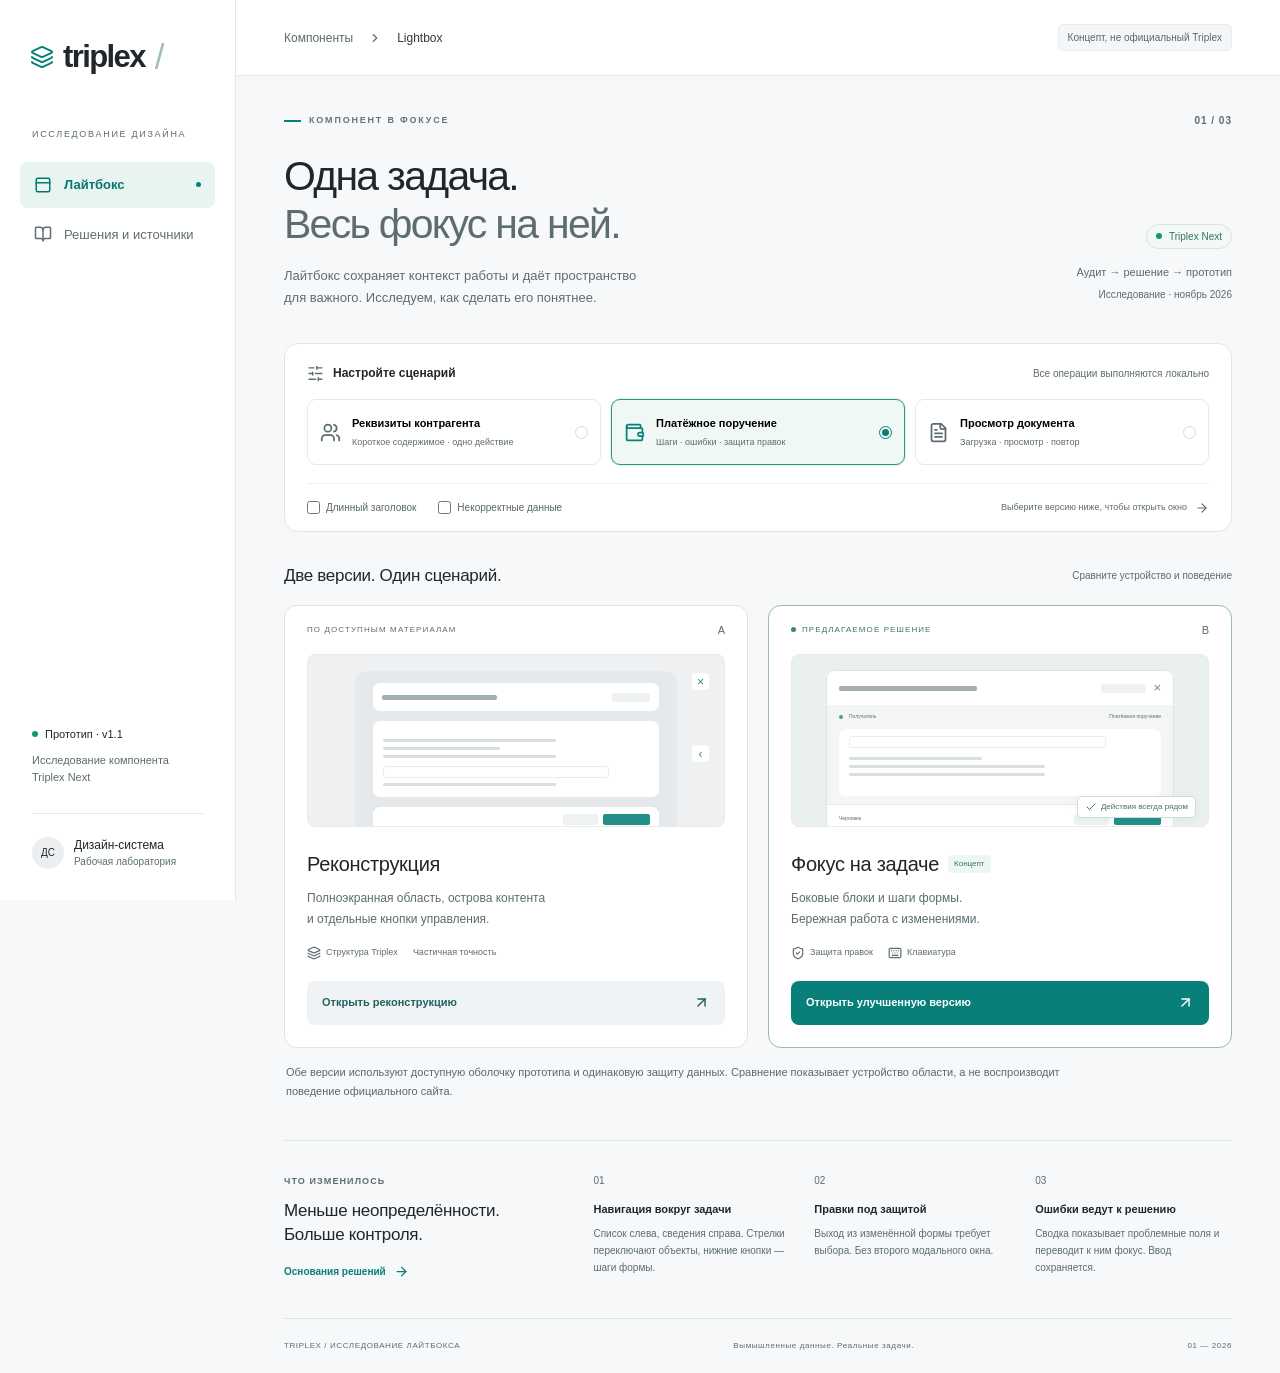
==== commit 51d5aced: "Keep unsaved changes protected on repeated Escape" ====
--- a/index.html
+++ b/index.html
@@ -1,3 +1,3 @@
-<!doctype html><html lang="ru"><head><meta charset="UTF-8"/><meta name="viewport" content="width=device-width, initial-scale=1.0"/><meta name="theme-color" content="#087f78"/><title>Triplex · Лаборатория лайтбокса</title>  <script type="module" crossorigin src="./assets/index-cCGbFT7r.js"></script>
+<!doctype html><html lang="ru"><head><meta charset="UTF-8"/><meta name="viewport" content="width=device-width, initial-scale=1.0"/><meta name="theme-color" content="#087f78"/><title>Triplex · Лаборатория лайтбокса</title>  <script type="module" crossorigin src="./assets/index-DQHJ1-ty.js"></script>
   <link rel="stylesheet" crossorigin href="./assets/index-BFDtJroG.css">
 </head><body><div id="root"></div></body></html>
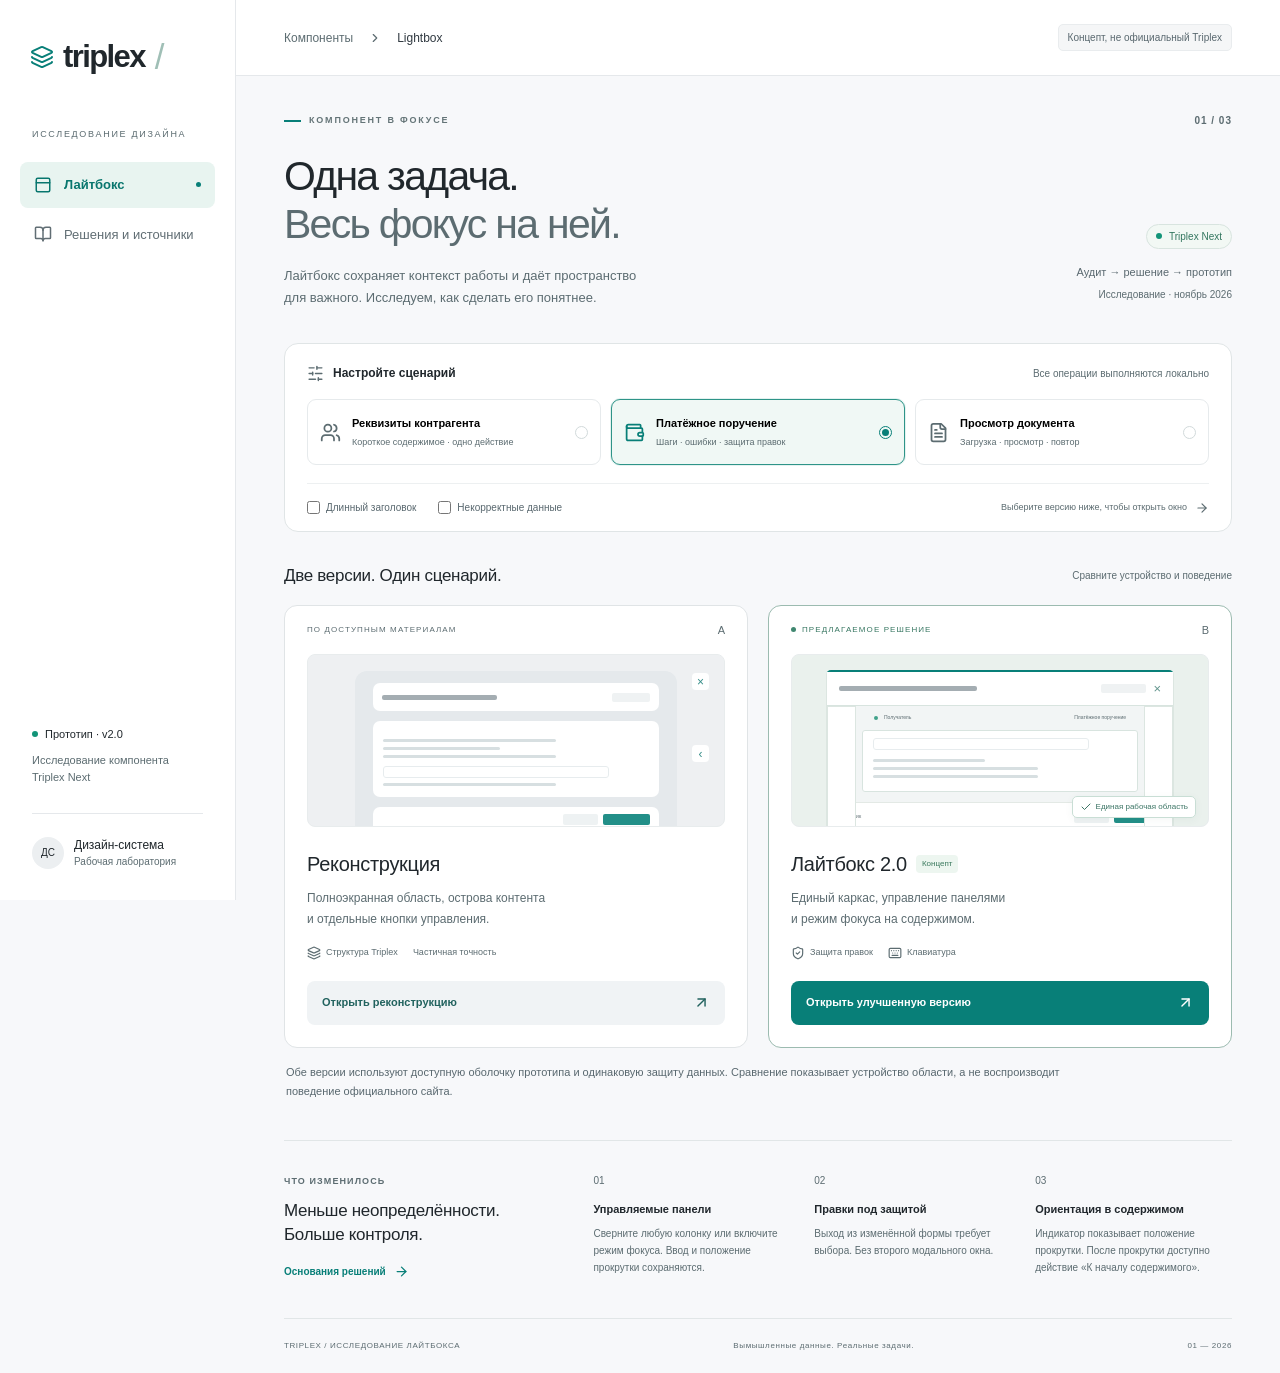
==== commit 04993bc2: "Redesign Lightbox shell with focus mode and collapsible panels" ====
--- a/index.html
+++ b/index.html
@@ -1,3 +1,3 @@
-<!doctype html><html lang="ru"><head><meta charset="UTF-8"/><meta name="viewport" content="width=device-width, initial-scale=1.0"/><meta name="theme-color" content="#087f78"/><title>Triplex · Лаборатория лайтбокса</title>  <script type="module" crossorigin src="./assets/index-DQHJ1-ty.js"></script>
-  <link rel="stylesheet" crossorigin href="./assets/index-BFDtJroG.css">
+<!doctype html><html lang="ru"><head><meta charset="UTF-8"/><meta name="viewport" content="width=device-width, initial-scale=1.0"/><meta name="theme-color" content="#087f78"/><title>Triplex · Лаборатория лайтбокса</title>  <script type="module" crossorigin src="./assets/index-Db9Dom3D.js"></script>
+  <link rel="stylesheet" crossorigin href="./assets/index-B5rCw9K9.css">
 </head><body><div id="root"></div></body></html>
--- a/assets/index-B5rCw9K9.css
+++ b/assets/index-B5rCw9K9.css
@@ -0,0 +1 @@
+:root{font-family:Arial,Helvetica,sans-serif;color:#20272c;background:#f7f8fa;font-synthesis:none;--brand:#087f78;--brand-hover:#06665f;--brand-soft:#e8f4f0;--text:#20272c;--muted:#59686f;--canvas:#EAEDF1;--surface:#fff;--line:#e5e8eb;--danger:#ac2428;--focus:#1762ba;--radius:24px;--space:24px;--lb-sm:664px;--lb-md:864px;--lb-lg:1064px;--lb-xl:1264px;line-height:1.5}*{box-sizing:border-box}body{margin:0}button,input,select,textarea{font:inherit}button,a,input,textarea,select{-webkit-tap-highlight-color:transparent}button{cursor:pointer}button:disabled{cursor:not-allowed;opacity:.5}a{color:inherit}button{border:0}button svg{flex-shrink:0}button:focus-visible,a:focus-visible,input:focus-visible,select:focus-visible,textarea:focus-visible,[tabindex="-1"]:focus-visible{outline:3px solid var(--focus);outline-offset:4px}h1,h2,h3,p{margin:0}button.primary,button.secondary{display:inline-flex;justify-content:center;align-items:center;gap:9px;min-height:44px;padding:11px 20px;border-radius:8px;font-size:14px;font-weight:600;line-height:1.4;transition:background .15s}button.primary{background:var(--brand);color:#fff}button.primary:hover:not(:disabled){background:var(--brand-hover)}button.secondary{background:#f0f3f5;color:#21625e}button.secondary:hover{background:#e3eae9}.icon-button{width:44px;height:44px;display:inline-flex;align-items:center;justify-content:center;background:#f3f5f6;color:var(--brand);border-radius:8px;flex-shrink:0}.text-button{color:var(--brand);background:none;padding:4px 0;display:inline-flex;gap:8px;align-items:center;text-align:left;font-weight:600}.app-shell{display:flex;min-height:100vh}.sidebar{width:236px;flex-shrink:0;border-right:1px solid var(--line);background:#fff;padding:31px 20px;position:fixed;top:0;bottom:0;display:flex;flex-direction:column}.brand{display:flex;align-items:center;gap:9px;font-size:31px;letter-spacing:-1.6px;font-weight:700;text-decoration:none;padding:0 10px}.brand-symbol{color:var(--brand);display:flex}.brand-dot{font-size:35px;font-weight:400;color:#a0bfb6;margin-left:1px}.workspace-label{font-size:9px;color:#5c6c71;letter-spacing:1.7px;margin:44px 12px 17px}.nav-item{width:100%;display:flex;align-items:center;gap:12px;padding:13px 14px;margin:4px 0;border-radius:8px;color:#616e74;background:none;text-align:left;font-size:13px;white-space:nowrap}.nav-item.active{background:var(--brand-soft);color:#08766e;font-weight:600}.nav-dot{margin-left:auto;background:var(--brand);width:5px;height:5px;border-radius:50%}.sidebar-bottom{margin-top:auto;padding:20px 12px 0}.version-label{font-size:11px;display:flex;align-items:center;gap:7px}.version-label>span,.pill>span{width:6px;height:6px;background:#129478;border-radius:50%}.sidebar-bottom p{font-size:11px;color:#5c6c71;margin:10px 0 28px}.avatar-row{border-top:1px solid var(--line);padding-top:22px;display:flex;gap:10px;align-items:center;font-size:12px}.avatar{display:grid;place-items:center;border-radius:50%;width:32px;height:32px;background:#eceff1;font-size:10px}.avatar-row small{display:block;font-size:10px;color:#5c6c71}.main-shell{margin-left:236px;min-width:0;flex:1}.topbar{height:76px;border-bottom:1px solid var(--line);background:#fff;display:flex;align-items:center;justify-content:space-between;padding:0 48px;gap:16px}.breadcrumbs{display:flex;align-items:center;gap:15px;font-size:12px;color:#5c6c71}.breadcrumbs span{color:#303940}.top-tag{font-size:10px;color:#59686f;background:#f5f6f7;border:1px solid #e9ecee;border-radius:5px;padding:5px 9px}main{max-width:1510px;margin:auto;padding:37px 48px 0}.page-kicker{font-size:9px;letter-spacing:1.8px;font-weight:600;color:#647477;display:flex;align-items:center;gap:8px}.mini-line{width:17px;height:2px;background:var(--brand)}.page-number{margin-left:auto;font-size:10px;letter-spacing:1px;color:#5c6c71}.hero{display:flex;justify-content:space-between;gap:30px;margin:25px 0 34px}.hero h1{font-size:clamp(32px,3.2vw,48px);line-height:1.16;letter-spacing:-1.7px;font-weight:500}.hero h1>span{color:#5c6c71}.hero p{color:#5c6c71;font-size:13px;line-height:1.7;margin-top:17px}.hero-meta{text-align:right;align-self:flex-end;padding-bottom:4px;flex-shrink:0}.pill{font-size:10px;display:inline-flex;align-items:center;gap:7px;border:1px solid #d8e4df;border-radius:20px;padding:4px 9px;color:#32765e;background:#f2f8f4}.hero-meta p{font-size:11px;margin-top:14px;color:#59686f}.meta-date{font-size:10px;color:#5c6c71}.scenario-panel{border:1px solid #e0e5e6;border-radius:14px;background:#fff;padding:20px 22px 0}.panel-caption{display:flex;align-items:center;justify-content:space-between;gap:14px;margin-bottom:17px}.panel-caption h2{display:flex;align-items:center;gap:9px;font-size:12px;font-weight:600}.panel-caption h2 svg{color:#5c6c71}.panel-caption>span{font-size:10px;color:#5c6c71}.scenario-options{display:grid;grid-template-columns:repeat(3,1fr);gap:10px}.scenario-option{display:flex;align-items:center;text-align:left;gap:11px;padding:15px 12px;background:#fff;border:1px solid #e6eaec;border-radius:9px;min-width:0}.scenario-option.selected{border-color:#2e9488;background:#f0f8f5;box-shadow:0 0 0 1px #2e948820}.scenario-icon{color:#5c6c71;display:flex}.selected .scenario-icon{color:var(--brand)}.scenario-option strong{font-size:11px;font-weight:600;display:block}.scenario-option small{font-size:9px;color:#5c6c71;display:block;margin-top:4px}.radio-mark{width:13px;height:13px;border:1px solid #d2dadb;border-radius:50%;margin-left:auto;display:grid;place-items:center;flex-shrink:0}.selected .radio-mark{border-color:var(--brand)}.radio-mark>span{width:7px;height:7px;border-radius:50%;background:var(--brand)}.scenario-settings{border-top:1px solid #edf0f1;margin-top:18px;min-height:48px;display:flex;align-items:center;gap:22px;flex-wrap:wrap;padding:10px 0}.scenario-settings label{font-size:10px;display:flex;align-items:center;gap:6px;color:#59686f}.scenario-settings input{accent-color:var(--brand);margin:0;width:13px;height:13px}.scenario-settings select{font-size:11px;max-width:160px;border:1px solid #c3cfcc;border-radius:4px;padding:4px}.settings-note{font-size:9px;color:#5c6c71;display:flex;gap:8px;align-items:center;margin-left:auto}.comparison-heading{display:flex;align-items:center;justify-content:space-between;margin:31px 0 16px;gap:15px}.comparison-heading h2{font-size:17px;font-weight:500;letter-spacing:-.3px}.comparison-heading>span{font-size:10px;color:#5c6c71}.comparison-grid{display:grid;grid-template-columns:1fr 1fr;gap:20px}.version-card{border:1px solid #e0e4e6;border-radius:13px;background:#fff;overflow:hidden}.version-card.featured{border-color:#9cbbb0}.card-top{display:flex;align-items:center;justify-content:space-between;padding:16px 22px}.card-label{font-size:8px;letter-spacing:1.1px;color:#5c6c71;display:flex;align-items:center;gap:6px}.featured .card-label{color:#387762}.small-dot{width:5px;height:5px;border-radius:50%;background:#408770}.version-index{font-size:11px;color:#5c6c71}.mini-preview{height:173px;margin:0 22px;background:#eef0f2;border:1px solid #e8eced;border-radius:8px;position:relative;overflow:hidden;padding:16px 47px 0}.mini-page{background:#e5e9ec;height:180px;padding:12px 18px;border-radius:12px 12px 0 0;max-width:370px;margin:auto}.mini-head{background:#fff;border-radius:7px;padding:9px;display:flex;align-items:center;gap:7px;height:28px;position:relative}.mini-head>span{width:43%;height:5px;background:#a4adb2;border-radius:2px}.mini-head>i{width:14%;height:9px;background:#eff2f3;margin-left:auto;border-radius:2px}.mini-content{background:#fff;margin-top:10px;border-radius:7px;padding:13px 10px;height:76px}.mini-content>span{display:block;width:65%;height:3px;background:#d7dfe1;margin:5px 0;border-radius:2px}.mini-content>span:nth-child(2){width:44%}.mini-content>div{height:12px;width:85%;border:1px solid #e7ecee;border-radius:3px;margin-top:8px}.mini-footer{background:#fff;padding:7px 9px;margin-top:10px;display:flex;justify-content:flex-end;align-items:center;gap:5px;border-radius:7px}.mini-footer i,.mini-footer b{width:35px;height:11px;background:#eef2f3;border-radius:2px}.mini-footer b{background:#228f88;width:47px}.mini-side{position:absolute;right:15px;top:18px;background:#fff;width:17px;height:17px;display:grid;place-items:center;color:#378e89;font-size:12px;border-radius:4px}.mini-side span{position:absolute;right:0;top:72px;display:grid;place-items:center;background:#fff;width:17px;height:17px;border-radius:4px}.improved-preview{background:#eaf1ed;padding:15px 34px 0}.improved-preview .mini-page{padding:0;border:1px solid #dce6e1;background:#f4f6f5;border-radius:9px 9px 0 0}.improved-preview .mini-head{border-radius:8px 8px 0 0;height:34px;padding:12px}.mini-head em{font-style:normal;font-size:13px;color:#61948c}.mini-progress{display:flex;align-items:center;gap:6px;font-size:5px;color:#5c6c71;padding:8px 12px}.mini-progress i{height:4px;width:4px;background:#42a28b;border-radius:50%}.mini-progress b{font-weight:400;margin-left:auto;color:#5c6c71}.improved-preview .mini-content{margin:0 12px;height:67px;padding:7px 10px}.improved-preview .mini-content>div{margin:0 0 9px}.improved-preview .mini-footer{margin:8px 0 0;border-radius:0;padding:9px 12px;border-top:1px solid #e3e9e5}.mini-footer>span{font-size:5px;color:#5c6c71;margin-right:auto}.preview-callout{position:absolute;bottom:8px;right:12px;background:#fff;display:flex;align-items:center;gap:4px;padding:4px 7px;color:#3d7666;font-size:8px;border:1px solid #c9ded5;border-radius:5px;box-shadow:0 2px 8px #3459470d}.card-content{padding:22px}.card-content h3{font-size:20px;font-weight:500;letter-spacing:-.3px;display:flex;align-items:center;gap:9px}.new-tag{font-size:8px;background:#edf6f0;color:#39785c;padding:3px 6px;border-radius:4px;letter-spacing:0}.card-content>p{font-size:12px;color:#5c6c71;margin-top:9px;line-height:1.7}.card-attributes{display:flex;gap:15px;color:#5c6c71;font-size:9px;margin-top:17px;margin-bottom:21px;flex-wrap:wrap}.card-attributes span{display:flex;align-items:center;gap:5px}.card-attributes>span+span{color:#5c6c71}.open-button{width:100%;justify-content:space-between!important;font-size:11px!important;padding:12px 15px!important}.improvements{display:grid;grid-template-columns:1.45fr 1fr 1fr 1fr;gap:24px;margin-top:40px;padding-top:26px;border-top:1px solid #e1e6e7}.eyebrow{font-size:9px;letter-spacing:1.1px;color:#5c6c71;font-weight:600}.improvements-title h2{font-size:17px;line-height:1.4;font-weight:500;letter-spacing:-.3px;margin-top:8px}.improvements-title .text-button{font-size:10px;margin-top:13px}.improvement-item>span{font-size:10px;color:#5c6c71}.improvement-item h3{font-size:11px;font-weight:600;margin:10px 0 7px}.improvement-item p{font-size:10px;line-height:1.7;color:#5c6c71}.page-footer{display:flex;justify-content:space-between;gap:16px;font-size:8px;letter-spacing:.6px;color:#5c6c71;border-top:1px solid #e1e6e7;margin-top:35px;padding:21px 0}.rationale{background:#fff;border:1px solid var(--line);padding:32px;border-radius:16px}.rationale h2{font-size:24px}.rationale p{color:#647278;font-size:14px;margin:14px 0 24px;line-height:1.8}.research-grid{display:grid;grid-template-columns:1fr 1fr;gap:16px;margin:25px 0}.research-card{border:1px solid var(--line);border-radius:10px;padding:18px;text-decoration:none}.research-card:hover{border-color:#438b7a}.research-card h3{font-size:17px;margin-top:9px;display:flex;align-items:center;justify-content:space-between}.research-card p{font-size:12px;margin-bottom:0}.toast{position:fixed;bottom:24px;left:50%;transform:translate(-50%);background:#213e35;color:#fff;display:flex;align-items:center;gap:12px;border-radius:10px;padding:15px 20px;z-index:10;box-shadow:0 8px 30px #0002;max-width:calc(100vw - 32px);font-size:13px}.toast button{background:none;color:#fff;font-size:23px}.toast>svg{flex-shrink:0}.lightbox{--content-width:var(--lb-md);position:fixed;inset:16px 16px 0;margin:0;width:calc(100% - 32px);max-width:none;height:auto;max-height:none;border:0;padding:0;background:var(--canvas);border-radius:32px 32px 0 0;color:var(--text);overflow:hidden}.lightbox::backdrop{background:#141a1ea6}.lightbox.size-sm{--content-width:var(--lb-sm)}.lightbox.size-lg{--content-width:var(--lb-lg)}.lightbox.size-xl{--content-width:var(--lb-xl)}.lb-surface{height:100%;display:flex;flex-direction:column;width:min(calc(100% - 160px),var(--content-width));margin:0 auto;min-width:0}.lb-header{display:flex;gap:24px;padding:26px 28px 22px;background:#fff;border-radius:24px;margin-top:24px;flex-shrink:0}.lb-heading{flex:1;min-width:0}.lb-heading h2{font-size:26px;line-height:1.3;letter-spacing:-.6px;margin-top:8px;overflow-wrap:anywhere}.lb-heading p{font-size:13px;color:var(--muted);margin-top:10px;line-height:1.5}.lb-close{margin-top:4px}.lb-body{overflow:auto;flex:1;min-height:0;padding:24px 0;overscroll-behavior:contain;scrollbar-gutter:stable}.lb-footer{background:#fff;display:flex;justify-content:flex-end;align-items:center;gap:12px;flex-shrink:0;padding:18px 24px;border-radius:24px 24px 0 0;padding-bottom:max(18px,env(safe-area-inset-bottom))}.footer-note{font-size:11px;color:var(--muted);margin-right:auto;display:flex;align-items:center;gap:6px}.island{background:#fff;border-radius:var(--radius);padding:28px;margin-bottom:20px}.island:last-child{margin-bottom:0}.section-heading{display:flex;gap:14px;align-items:center;padding-bottom:26px;border-bottom:1px solid var(--line);flex-wrap:wrap}.section-heading h3{font-size:17px}.section-heading p{font-size:11px;color:var(--muted);margin-top:3px}.company-mark{background:#e9f2ee;color:#337565;width:44px;height:44px;border-radius:12px;display:grid;place-items:center;font-weight:600;font-size:13px}.tag{display:inline-block;font-size:10px;border-radius:5px;background:#eef5f1;padding:4px 8px;color:#34715b}.section-heading .tag{margin-left:auto}dl{margin:10px 0 0}dl>div{display:grid;grid-template-columns:1fr 1.6fr;gap:20px;padding:12px 0;border-bottom:1px solid #f1f3f4;font-size:13px}dl>div:last-child{border:0}dt{color:var(--muted)}dd{margin:0;overflow-wrap:anywhere;font-variant-numeric:tabular-nums}.content-note{color:var(--muted);font-size:11px;line-height:1.6;margin:18px 6px}.form-intro{display:flex;justify-content:space-between;align-items:center;margin:0 6px 14px;gap:12px;font-size:11px;color:var(--muted)}.form-section-title{font-size:18px;font-weight:600;margin-bottom:22px}.field-grid{display:grid;grid-template-columns:1fr 1fr;gap:22px}.field{display:flex;flex-direction:column;min-width:0}.field.wide{grid-column:1/-1}.field label{font-size:13px;margin-bottom:7px}.field input,.field textarea{background:#fff;border:1px solid #a7b4b7;border-radius:7px;padding:12px 14px;min-width:0;width:100%;color:var(--text);font-size:14px;min-height:46px}.field textarea{min-height:108px;resize:vertical}.field input[aria-invalid=true],.field textarea[aria-invalid=true]{border:1px solid var(--danger);background:#fff9f8}.field-hint,.field-error{font-size:11px;margin-top:6px;min-height:17px}.field-hint{color:var(--muted)}.field-error{color:var(--danger)}.error-summary{padding:22px 26px;background:#fff4f1;border:1px solid #edbcb4;border-radius:16px;margin:0 0 22px}.error-summary h3{font-size:17px;color:#9c2727}.error-summary p{font-size:12px;margin-top:6px}.error-summary ul{padding-left:18px;margin-bottom:0}.error-summary .text-button{color:#9c2727;font-size:12px;text-decoration:underline;min-height:32px}.confirm-box{display:flex;align-items:flex-start;gap:14px;padding:24px;background:#fff8e9;border:1px solid #d9c491;border-radius:16px;margin-bottom:22px}.confirm-box svg{color:#8b681f;flex-shrink:0}.confirm-box h3{font-size:19px}.confirm-box p{font-size:13px;margin-top:8px;line-height:1.7}.dimmed{opacity:.4}.document-state{min-height:380px;background:#fff;border-radius:24px;display:flex;flex-direction:column;justify-content:center;align-items:center;text-align:center;padding:28px;gap:15px}.document-state h3{font-size:21px}.document-state p{font-size:13px;color:var(--muted);max-width:320px}.document-state button{margin-top:7px}.spinner{width:34px;height:34px;border:3px solid #d8ebe5;border-top-color:var(--brand);border-radius:50%;animation:spin .8s linear infinite}.error-icon{display:grid;place-items:center;width:64px;height:64px;background:#fff0ea;color:#a75d3c;border-radius:50%}.document-toolbar{display:flex;justify-content:space-between;gap:12px;font-size:11px;margin:0 4px 15px;color:var(--muted)}.document-toolbar>span:first-child{display:flex;align-items:center;gap:8px}.paper{background:#fff;max-width:660px;margin:auto;padding:46px 42px;min-height:670px;box-shadow:0 3px 8px #243e300a;font-size:12px}.paper-brand{font-size:10px;font-weight:700;letter-spacing:1.4px;color:#3d7462}.paper hr{border:0;border-top:1px solid #dfe5e1;margin:20px 0 40px}.paper h3{font-size:23px;font-weight:500}.paper h3+p{color:var(--muted);margin-top:8px}.paper-parties{display:grid;grid-template-columns:1fr 1fr;gap:24px;margin:35px 0;line-height:1.9}.paper-parties strong{font-size:10px;color:var(--muted)}.invoice-row{display:flex;justify-content:space-between;gap:16px;padding:20px 0;border-top:1px solid var(--line);border-bottom:1px solid var(--line)}.invoice-row small{color:var(--muted);font-size:10px}.invoice-row strong{white-space:nowrap}.invoice-total{display:flex;justify-content:space-between;align-items:center;gap:15px;margin:25px 0;font-size:11px}.invoice-total strong{font-size:21px;white-space:nowrap}.paper-footnote{font-size:10px;color:var(--muted);line-height:1.9}.signature{display:flex;align-items:flex-end;gap:12px;font-size:9px;margin-top:75px;flex-wrap:wrap}.signature>span{border-bottom:1px solid #b6c1bb;flex:1;min-width:40px}.reconstruction{overflow-y:auto}.reconstruction .lb-surface{height:auto;min-height:100%}.reconstruction .lb-header{position:static}.reconstruction .lb-heading .eyebrow{font-size:8px}.reconstruction .lb-close{position:fixed;right:24px;top:24px;background:#fff;width:56px;height:56px}.reconstruction .lb-body{overflow:visible;flex:none}.reconstruction .lb-footer{position:sticky;bottom:0;margin-top:auto;border-radius:24px}.sr-only{position:absolute;width:1px;height:1px;padding:0;margin:-1px;overflow:hidden;clip:rect(0,0,0,0);white-space:nowrap;border:0}@keyframes spin{to{transform:rotate(360deg)}}@media(prefers-reduced-motion:reduce){*,*:before,*:after{animation:none!important;transition:none!important;scroll-behavior:auto!important}.spinner{border-style:dotted}}@media(min-width:1500px){main{padding-top:45px}.hero{margin-top:32px;margin-bottom:42px}.mini-preview{height:200px}.mini-page{height:205px}.mini-content,.improved-preview .mini-content{height:95px}}@media(max-width:1100px){.sidebar{width:190px;padding-left:12px;padding-right:12px}.main-shell{margin-left:190px}main{padding-left:28px;padding-right:28px}.topbar{padding:0 28px}.scenario-option{flex-wrap:wrap;position:relative;padding:13px 10px;gap:8px}.scenario-option .radio-mark{position:absolute;right:10px;top:14px}.scenario-option>span:nth-child(2){width:100%}.hero-meta,.settings-note{display:none}.improvements{grid-template-columns:1fr 1fr}.mini-preview{padding-left:20px;padding-right:20px}.card-content h3{font-size:18px}.card-label{font-size:7px}.card-top,.card-content{padding:16px}.mini-preview{margin:0 16px}.desktop-break{display:none}}@media(max-width:1024px){.lightbox{inset:0;width:100%;height:auto;border-radius:0}.lb-surface{width:min(100%,var(--content-width))}.lb-header{margin-top:0;border-radius:0;padding:22px 24px;gap:16px}.lb-body{padding:20px 16px}.lb-footer{border-radius:0;padding:16px 24px}.reconstruction .lb-close{position:static;width:44px;height:44px;background:#f3f5f6}.reconstruction .lb-footer{border-radius:0}}@media(max-width:760px){.sidebar{display:none}.main-shell{margin:0}.topbar{height:60px;padding:0 22px}.top-tag{font-size:8px}.breadcrumbs{font-size:11px;gap:7px}main{padding:28px 22px 0}.hero h1{font-size:38px}.hero{margin-bottom:26px}.hero p{font-size:12px}.scenario-panel{padding:17px 15px 0}.panel-caption>span{display:none}.scenario-options{gap:7px}.scenario-option strong{font-size:10px}.scenario-option small{font-size:8px}.comparison-grid{gap:14px}.comparison-heading>span{display:none}.improvements{gap:22px}.card-label{letter-spacing:.5px}.card-content h3{flex-wrap:wrap}.card-content>p{font-size:11px}.open-button{font-size:10px!important}.page-footer>span:nth-child(2){display:none}.rationale{padding:20px}.research-grid{grid-template-columns:1fr}}@media(max-width:480px){.hero h1{font-size:34px}.hero h1 span{letter-spacing:-1.3px}.hero p{max-width:290px}.scenario-options{grid-template-columns:1fr}.scenario-option{flex-wrap:nowrap;gap:12px;padding:12px}.scenario-option>span:nth-child(2){width:auto}.scenario-option .radio-mark{position:static;margin-left:auto}.scenario-option strong{font-size:12px}.scenario-option small{font-size:10px}.scenario-settings{gap:12px}.scenario-settings label{font-size:10px}.comparison-grid{grid-template-columns:1fr}.card-label{font-size:8px}.mini-preview{height:165px;padding-left:35px;padding-right:35px}.card-content{padding:20px}.card-content h3{font-size:22px}.card-content>p{font-size:12px}.open-button{font-size:12px!important}.improvements{grid-template-columns:1fr 1fr}.improvements-title{grid-column:1/-1}.improvements-title h2{font-size:22px}.improvement-item p{font-size:11px}.improvement-item h3{font-size:12px}.lb-header{padding:18px 16px;gap:8px}.lb-heading h2{font-size:21px;letter-spacing:-.4px}.lb-heading p{font-size:12px}.lb-heading .eyebrow{font-size:8px}.lb-close{width:40px;height:40px}.lb-body{padding:16px 12px}.lb-footer{padding:14px 16px;gap:8px;flex-wrap:wrap}.lb-footer>.footer-note{flex-basis:100%;font-size:10px}.lb-footer button{flex:1;font-size:12px;padding:11px 10px}.island{padding:22px 18px;border-radius:18px}.field-grid{grid-template-columns:1fr}.field.wide{grid-column:auto}.field-grid{gap:16px}.section-heading{gap:9px}.section-heading h3{font-size:15px}.section-heading p{font-size:10px}.section-heading .tag{margin-left:0}dl>div{grid-template-columns:1fr;gap:4px;font-size:13px}.paper{padding:30px 22px;min-height:600px}.paper h3{font-size:21px}.paper-parties{grid-template-columns:1fr;gap:15px}.paper hr{margin:18px 0 28px}.invoice-row{font-size:11px}.invoice-total{flex-wrap:wrap}.document-toolbar{font-size:9px}.confirm-box{padding:18px 14px;gap:10px}.confirm-box h3{font-size:17px}.confirm-box p{font-size:12px}.toast{width:calc(100vw - 32px);bottom:16px;font-size:12px}.reconstruction .lb-heading .eyebrow{font-size:7px}.reconstruction .lb-close{flex-shrink:0}.page-number{font-size:8px}.page-kicker{font-size:8px;letter-spacing:1.1px}}.lb-header{max-height:45%;overflow:auto}.lb-heading h2:focus{outline-offset:2px}.comparison-note{font-size:11px;color:var(--muted);line-height:1.7;margin:15px 2px 0;max-width:800px}.lightbox{container:lightbox / inline-size;--sidebar-left:184px;--sidebar-right:208px;--sidebar-gap:24px}.lb-workspace{height:100%;min-height:0;grid-template-rows:minmax(0,1fr)}.reconstruction .lb-workspace{height:auto;min-height:100%}.lb-toolbar{display:flex;align-items:center;justify-content:flex-end;gap:12px;flex-shrink:0;min-height:38px;padding:8px 4px 0}.lb-panel-triggers{display:none}.lb-object-nav{display:flex;align-items:center;gap:12px}.object-position{font-size:11px;color:var(--muted);font-variant-numeric:tabular-nums}.object-prev,.object-next{position:fixed;top:50%;transform:translateY(-50%);background:#fff;width:44px;height:52px;z-index:2}.object-prev{left:12px}.object-next{right:12px}.lb-sidebar{background:#fff;border:1px solid #e0e6e7;border-radius:20px;padding:22px 16px;min-width:0;overflow:auto;overscroll-behavior:contain;align-self:start;max-height:calc(100% - 48px);margin-top:24px;font-size:12px;scrollbar-width:thin}.lb-sidebar h3{font-size:16px;font-weight:600;margin-bottom:22px}.lb-sidebar h4{font-size:12px;margin:0 0 10px}.sidebar-caption{font-size:10px;letter-spacing:.3px;color:var(--muted);margin:0 0 12px}.sidebar-object-list,.sidebar-step-list{display:flex;flex-direction:column;gap:5px}.sidebar-object-list button{position:relative;text-align:left;padding:11px 22px 11px 10px;border-radius:8px;background:none;color:var(--text);min-height:48px;line-height:1.5;width:100%}.sidebar-object-list button[aria-current]{background:var(--brand-soft);color:#08675f}.sidebar-object-list button:hover,.sidebar-step-list button:hover{background:#f1f6f4}.sidebar-object-list button>span{display:block;font-size:12px;font-weight:600;overflow-wrap:anywhere}.sidebar-object-list button small{display:block;margin-top:4px;color:var(--muted);font-size:10px}.sidebar-object-list button svg{position:absolute;right:6px;top:15px}.sidebar-divider{height:1px;background:var(--line);margin:22px 0}.sidebar-step-list button{display:flex;align-items:center;gap:8px;min-height:40px;background:none;text-align:left;border-radius:7px;padding:9px 8px;color:#4f6266;font-size:11px}.sidebar-step-list button[aria-current]{color:#076c64;background:#e8f4ef;font-weight:600}.sidebar-step-list button>span{display:grid;place-items:center;background:#edf1f3;width:21px;height:21px;border-radius:50%;flex-shrink:0;font-size:10px}.sidebar-hint{font-size:11px;line-height:1.8;color:var(--muted);margin-top:20px}.sidebar-metadata{margin-top:18px}.sidebar-metadata>div{display:block;border-color:var(--line);padding:12px 0;font-size:12px}.sidebar-metadata dd{margin-top:5px}.sidebar-metadata dt{font-size:10px}.desktop-sidebar{display:none}.lb-responsive-panel{display:flex;flex-direction:column;position:absolute;inset:16px;background:#fff;z-index:5;border:1px solid var(--line);border-radius:20px;box-shadow:0 10px 60px #172d3017;max-width:560px;margin-left:auto;min-height:0}.lb-responsive-panel>header{display:flex;align-items:center;justify-content:space-between;gap:16px;padding:18px 22px;border-bottom:1px solid var(--line);flex-shrink:0}.lb-responsive-panel>header h3{font-size:20px}.lb-panel-content{overflow:auto;overscroll-behavior:contain;padding:24px;flex:1;min-height:0}.form-mode{display:flex;align-items:center;justify-content:space-between;gap:12px;margin-bottom:16px}.form-mode>span{font-size:11px;color:var(--muted)}.mode-switch{display:inline-flex;background:#dfe7e6;border-radius:8px;padding:3px;gap:3px}.mode-switch button{font-size:11px;color:#47615d;background:none;padding:8px 14px;border-radius:6px;min-height:34px}.mode-switch button[aria-pressed=true]{background:#fff;box-shadow:0 1px 3px #173a3012;color:#106c62;font-weight:600}.payment-stepper{display:flex;gap:8px;margin:0 0 20px}.payment-stepper button{flex:1;display:flex;align-items:center;gap:8px;text-align:left;font-size:11px;line-height:1.4;background:#e2e9e7;color:#4c6460;border:1px solid transparent;border-radius:9px;padding:10px;min-height:44px}.payment-stepper button>span{display:grid;place-items:center;width:22px;height:22px;border-radius:50%;background:#fff;flex-shrink:0;font-size:10px}.payment-stepper button[aria-current=step]{border-color:#36897b;background:#fff;color:#14695d;font-weight:600}@container lightbox (min-width:1280px){.has-sidebars .lb-workspace{display:grid;grid-template-columns:var(--sidebar-left) minmax(0,1fr) var(--sidebar-right);gap:var(--sidebar-gap);padding:0 64px;max-width:calc(var(--content-width) + var(--sidebar-left) + var(--sidebar-right) + 2 * var(--sidebar-gap) + 128px);margin:auto}.has-sidebars .lb-surface{width:100%;margin:0;min-width:0;min-height:0}.desktop-sidebar{display:block}.has-sidebars .lb-footer{flex-wrap:wrap;gap:8px;padding:16px 20px}.has-sidebars .lb-footer .footer-note{flex-basis:100%}.has-sidebars .lb-footer button{font-size:12px;padding:11px 14px}}@container lightbox (max-width:1279px){.has-sidebars .lb-surface{width:min(calc(100% - 48px),var(--content-width))}.lb-panel-triggers{display:flex;align-items:center;gap:8px;margin-right:auto}.lb-panel-triggers button.secondary{min-height:36px;font-size:11px;padding:8px 11px;gap:6px}.lb-toolbar{justify-content:space-between;padding:10px 0 0;min-height:48px;gap:10px}.lb-object-nav{gap:7px}.object-prev,.object-next{position:static;transform:none;width:36px;height:36px;background:#fff;flex-shrink:0}.lb-object-nav .object-position{font-size:10px}.lb-footer{flex-wrap:wrap}.lb-footer .footer-note{flex-basis:100%}}@media(max-width:1024px){.has-sidebars .lb-surface{width:min(100%,var(--content-width))}.lb-toolbar{padding:10px 20px;background:#f5f7f8}.reconstruction .lb-toolbar{padding:10px 24px}}@media(max-width:480px){.lb-toolbar{flex-wrap:wrap;padding:10px 16px;gap:8px}.lb-panel-triggers{gap:6px}.lb-panel-triggers button.secondary{padding:8px 9px;font-size:11px}.lb-object-nav{margin-left:auto;gap:5px}.lb-object-nav .object-position{font-size:9px;max-width:70px;text-align:center}.object-prev,.object-next{width:32px;height:36px}.lb-responsive-panel{inset:8px;border-radius:14px;max-width:none}.lb-responsive-panel>header{padding:16px}.lb-panel-content{padding:20px}.payment-stepper{gap:5px}.payment-stepper button{font-size:10px;padding:8px 6px;flex-direction:column;align-items:flex-start;gap:6px}.lb-footer button.step-back{flex:0 1 auto}.lb-footer .step-back svg{display:none}.form-mode .mode-switch button{font-size:11px;padding:8px 12px}}@media(max-height:560px){.lb-header{max-height:34%;padding-top:12px;padding-bottom:12px}.lb-heading h2{font-size:20px}.lb-heading p{font-size:11px;margin-top:5px}.lb-toolbar{padding-top:6px;padding-bottom:6px;min-height:40px}.lb-footer{padding-top:10px;padding-bottom:10px}.lb-sidebar{max-height:calc(100% - 24px);margin-top:12px}}.lb-responsive-panel.side-left{margin-left:0;margin-right:auto}.object-position{white-space:nowrap}.lb-object-nav .object-position{max-width:none}.improved{--lb-panel-left:224px;--lb-panel-right:248px;--lb-rule:#dce4e5;--lb-header-surface:#fff;--lb-toolbar-surface:#f5f8f8;--lb-content-surface:#f2f5f5;--lb-sidebar-surface:#fff;--lb-shell-radius:20px;--lb-content-inset:36px;inset:20px 20px 16px;width:calc(100% - 40px);height:auto;border-radius:var(--lb-shell-radius);background:var(--lb-content-surface);border:1px solid #d3dddd}.improved::backdrop{background:#132226b3}.improved .lb-workspace,.improved.has-sidebars .lb-workspace{display:grid;grid-template-columns:0 minmax(0,1fr) 0;grid-template-rows:auto auto minmax(0,1fr) auto;height:100%;padding:0;gap:0;max-width:none;margin:0;overflow:hidden}.improved .lb-surface,.improved.has-sidebars .lb-surface{display:contents}.improved .lb-header{grid-column:1/-1;grid-row:1;align-items:flex-start;margin:0;padding:24px 32px 22px;border-radius:0;max-height:min(30dvh,240px);min-height:0;background:var(--lb-header-surface);border-bottom:1px solid var(--lb-rule);border-top:3px solid var(--brand);gap:28px}.improved .lb-heading .eyebrow{display:flex;align-items:center;gap:7px;font-size:10px;letter-spacing:.4px;font-weight:400;color:#506a6c}.lb-task-separator{margin:0 3px;color:#708385}.improved .lb-heading h2{font-size:28px;font-weight:600;line-height:1.25;letter-spacing:-.7px;margin-top:12px;max-width:1080px}.improved .lb-heading p{margin-top:9px;font-size:13px;color:#586c70}.improved .lb-close{margin-top:0;background:#edf3f2;color:#286e68;border:1px solid #dce8e5;border-radius:10px}.improved .lb-toolbar{grid-column:1/-1;grid-row:2;position:relative;display:flex;justify-content:flex-start;align-items:center;gap:18px;min-height:58px;padding:10px 32px;background:var(--lb-toolbar-surface);border-bottom:1px solid var(--lb-rule)}.improved .lb-panel-triggers{display:flex;gap:6px;margin:0}.improved .lb-panel-triggers button.secondary{min-height:36px;padding:7px 12px;font-size:12px;font-weight:400;background:transparent;color:#456264;border:1px solid transparent;border-radius:7px}.improved .lb-panel-triggers button[aria-expanded=true]{background:#e2efeb;border-color:#c3dcd2;color:#126859}.lb-focus-toggle{display:flex;align-items:center;gap:7px;min-height:36px;padding:7px 12px;background:transparent;color:#456264;border-radius:7px;font-size:12px;border:1px solid transparent}.lb-focus-toggle[aria-pressed=true]{background:#e2efeb;border-color:#aacfc4;color:#126859}.improved .lb-object-nav{margin-left:auto;gap:12px;flex-shrink:0}.improved .object-position{font-size:12px;color:#4c6369;letter-spacing:.1px}.improved .object-prev,.improved .object-next{position:static;transform:none;width:34px;height:34px;min-height:34px;border:1px solid #d8e3e1;border-radius:7px;background:#fff}.improved .lb-body{grid-column:2;grid-row:3;width:100%;min-width:0;min-height:0;padding:28px var(--lb-content-inset) 36px;background:var(--lb-content-surface);overflow:auto;scrollbar-gutter:stable}.improved .lb-body>div,.improved .lb-body>.confirm-box{max-width:var(--content-width);margin-left:auto;margin-right:auto}.improved.focus-mode .lb-body>div,.improved.focus-mode .lb-body>.confirm-box{max-width:calc(var(--content-width) + 160px)}.improved .island{border:1px solid #e0e8e6;border-radius:12px;padding:28px;margin-bottom:20px}.improved .form-section-title{font-size:20px;letter-spacing:-.4px;padding-bottom:17px;border-bottom:1px solid #e5ece9}.improved .field label{font-weight:500;color:#324a4d}.improved .field input,.improved .field textarea{background:#fcfdfd;border-color:#a8bab8;border-radius:6px}.improved .lb-sidebar{grid-row:3;min-height:0;max-height:none;height:100%;margin:0;border-radius:0;border:0;padding:24px 20px;background:var(--lb-sidebar-surface);align-self:stretch}.improved .left-sidebar{grid-column:1;border-right:1px solid var(--lb-rule)}.improved .right-sidebar{grid-column:3;border-left:1px solid var(--lb-rule)}.improved .lb-sidebar h3{font-size:12px;letter-spacing:.6px;text-transform:uppercase;color:#577173;padding-bottom:18px;margin-bottom:18px;border-bottom:1px solid var(--lb-rule)}.improved .sidebar-caption{font-size:11px}.improved .sidebar-object-list{gap:5px;margin-left:-8px;margin-right:-8px}.improved .sidebar-object-list button{border-radius:7px;border-left:3px solid transparent}.improved .sidebar-object-list button[aria-current]{background:#e8f3ed;border-left-color:#18806e}.improved .sidebar-object-list button>span{font-size:12px}.improved .sidebar-hint{font-size:11px}.improved .sidebar-metadata>div{padding:14px 0}.improved .lb-footer,.improved.has-sidebars .lb-footer{grid-column:1/-1;grid-row:4;display:flex;align-items:center;justify-content:flex-end;padding:18px 32px;gap:12px;min-height:78px;border-radius:0;border-top:1px solid var(--lb-rule);background:#fff;flex-wrap:wrap}.improved.has-sidebars .lb-footer .footer-note,.improved .lb-footer .footer-note{flex-basis:auto;font-size:12px;color:#52696c;margin-right:auto}.improved.has-sidebars .lb-footer button,.improved .lb-footer button{min-height:42px;padding:10px 18px;font-size:13px;border-radius:7px}.improved .lb-reading-track{position:absolute;bottom:-1px;left:0;width:100%;height:2px;background:#e2e9e7;pointer-events:none}.improved .lb-reading-track>span{display:block;height:100%;background:#178577}.lb-scroll-tools{grid-column:2;grid-row:3;align-self:end;justify-self:end;margin:16px 24px;z-index:3;pointer-events:none}.lb-scroll-tools button.secondary{pointer-events:auto;background:#fff;border:1px solid #aacac0;font-size:11px;min-height:36px;padding:7px 12px;box-shadow:0 2px 8px #2038300d}.improved .payment-stepper{margin-bottom:22px;gap:0;border:1px solid #d0dfd9;border-radius:8px;overflow:hidden}.improved .payment-stepper button{border-radius:0;background:#e6eeeb;border:0;border-right:1px solid #d0dfd9;padding:11px 14px;font-size:12px}.improved .payment-stepper button:last-child{border-right:0}.improved .payment-stepper button[aria-current=step]{background:#fff;box-shadow:inset 0 -3px #178577}.improved .mode-switch{background:#e0e9e6;border-radius:6px}.improved .mode-switch button{border-radius:4px}.improved .paper{box-shadow:none;border:1px solid #dde5e0}.improved .document-toolbar{border-bottom:1px solid #d5e1dc;padding:0 0 14px;margin-bottom:24px}@container lightbox (min-width:1280px){.improved.has-sidebars .lb-workspace{grid-template-columns:var(--lb-panel-left) minmax(0,1fr) var(--lb-panel-right)}.improved.left-collapsed .lb-workspace{grid-template-columns:0 minmax(0,1fr) var(--lb-panel-right)}.improved.right-collapsed .lb-workspace{grid-template-columns:var(--lb-panel-left) minmax(0,1fr) 0}.improved.left-collapsed.right-collapsed .lb-workspace,.improved.focus-mode .lb-workspace{grid-template-columns:0 minmax(0,1fr) 0}.improved.left-collapsed .left-sidebar,.improved.right-collapsed .right-sidebar,.improved.focus-mode .desktop-sidebar{display:none}}@container lightbox (max-width:1279px){.improved .desktop-sidebar{display:none}.improved .lb-footer .footer-note,.improved.has-sidebars .lb-footer .footer-note{flex-basis:100%;font-size:11px}}@media(max-width:1024px){.improved{inset:8px;width:calc(100% - 16px);border-radius:14px}.improved .lb-header{padding:22px 24px}.improved .lb-toolbar{padding:10px 24px;gap:12px}.improved .lb-body{--lb-content-inset:24px}.improved .lb-footer{padding:16px 24px}}@media(max-width:600px){.improved{inset:0;width:100%;border-radius:0;border:0}.improved .lb-header{padding:16px 16px 18px;gap:12px;max-height:30dvh}.improved .lb-heading .eyebrow{font-size:9px;flex-wrap:wrap;gap:5px}.improved .lb-task-separator{display:none}.improved .lb-heading .eyebrow{max-width:245px}.improved .lb-heading h2{font-size:21px;letter-spacing:-.4px;margin-top:10px}.improved .lb-heading p{font-size:11px;line-height:1.6}.improved .lb-close{width:36px;height:36px;flex-shrink:0}.improved .lb-toolbar{padding:9px 12px;gap:8px;flex-wrap:wrap}.improved .lb-panel-triggers{gap:2px}.improved .lb-panel-triggers button.secondary{font-size:11px;padding:7px 9px}.lb-focus-toggle{font-size:11px;padding:7px 9px;margin-left:auto}.improved .lb-object-nav{flex-basis:100%;justify-content:space-between;margin:0;border-top:1px solid #e1e8e5;padding-top:8px}.improved .object-position{font-size:11px}.improved .lb-body{--lb-content-inset:14px;padding-top:20px;padding-bottom:30px}.improved .island{padding:22px 18px;border-radius:9px}.improved .lb-footer,.improved.has-sidebars .lb-footer{padding:13px 16px;gap:8px}.improved .lb-footer button,.improved.has-sidebars .lb-footer button{padding:10px 12px;font-size:12px}.improved .lb-footer .footer-note{font-size:10px!important}.improved .payment-stepper button{font-size:10px;padding:10px 8px}.lb-scroll-tools{margin:12px}.lb-scroll-tools button.secondary{font-size:10px}}@media(max-height:560px){.improved .lb-header{max-height:28dvh;padding-top:12px;padding-bottom:12px}.improved .lb-heading h2{font-size:20px;margin-top:7px}.improved .lb-heading p{margin-top:5px;font-size:11px}.improved .lb-footer,.improved.has-sidebars .lb-footer{padding-top:10px;padding-bottom:10px}.improved .lb-toolbar{min-height:44px;padding-top:6px;padding-bottom:6px}}.improved:not(.has-left-sidebar){--lb-panel-left:0px}.improved:not(.has-right-sidebar){--lb-panel-right:0px}.improved .lb-close{position:sticky;top:0;align-self:flex-start}.improved-preview .mini-page{position:relative;border-radius:5px 5px 0 0;background:#f2f5f5;padding:0 35px;height:185px;border-top:2px solid var(--brand)}.improved-preview .mini-page:before,.improved-preview .mini-page:after{content:"";position:absolute;top:34px;bottom:20px;width:27px;background:#fff;border:1px solid #dce6e1}.improved-preview .mini-page:before{left:0}.improved-preview .mini-page:after{right:0}.improved-preview .mini-head{margin:0 -35px;border-radius:0;border-bottom:1px solid #d8e4df}.improved-preview .mini-content{border:1px solid #d8e4df;border-radius:3px;margin:0;height:62px}.improved-preview .mini-footer{margin:10px -35px 0;border-radius:0}.lb-overflow-hint{font-size:11px;color:#5a7272;margin-left:2px;white-space:nowrap}@container lightbox (max-width:1000px){.lb-overflow-hint{display:none}}
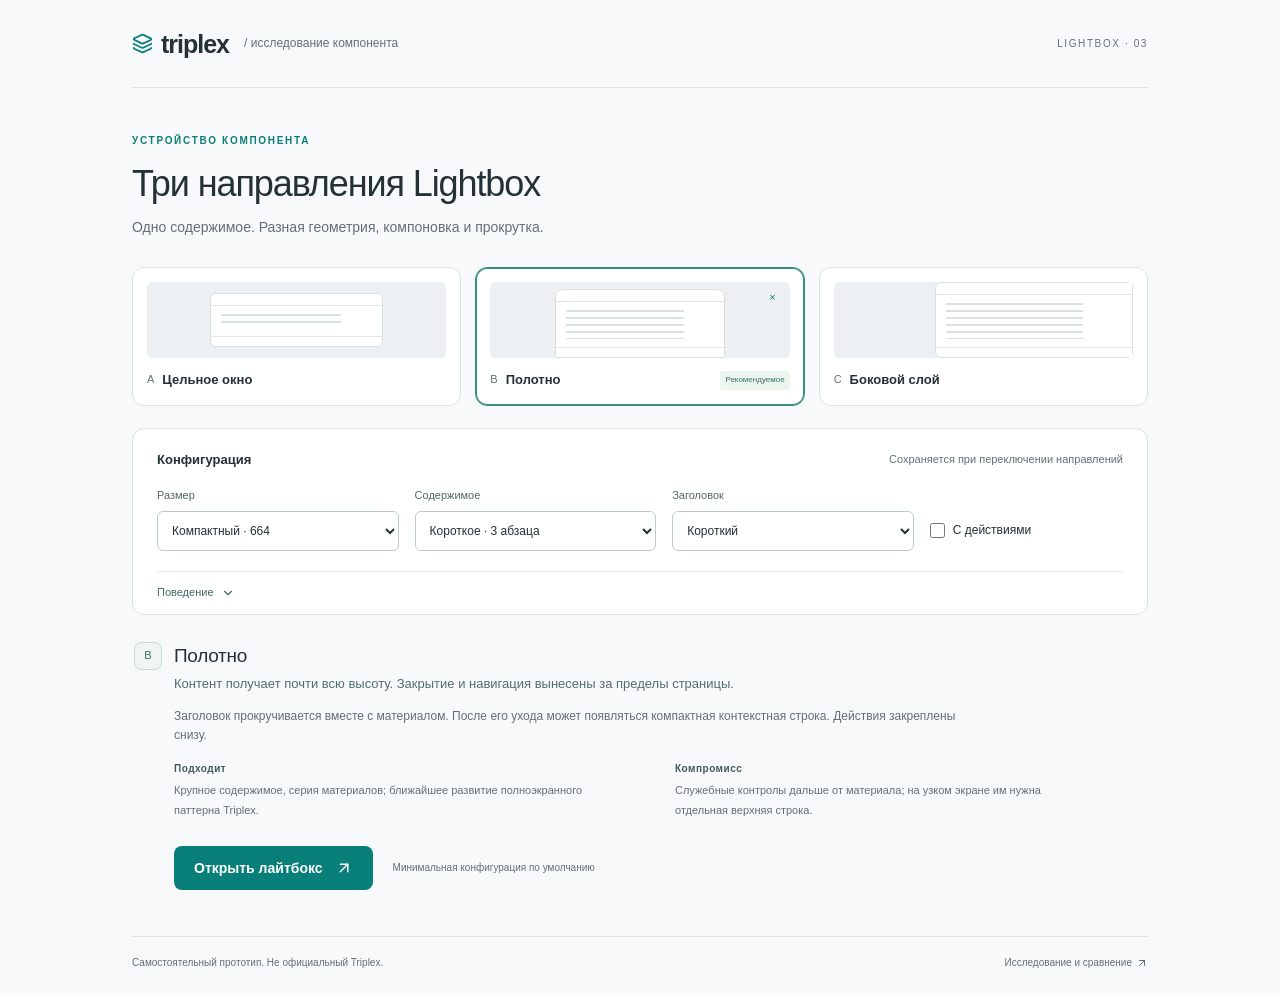
==== commit f1c389d9: "Publish three Lightbox directions with minimal neutral demo" ====
--- a/index.html
+++ b/index.html
@@ -1,3 +1,3 @@
-<!doctype html><html lang="ru"><head><meta charset="UTF-8"/><meta name="viewport" content="width=device-width, initial-scale=1.0"/><meta name="theme-color" content="#087f78"/><title>Triplex · Лаборатория лайтбокса</title>  <script type="module" crossorigin src="./assets/index-Db9Dom3D.js"></script>
-  <link rel="stylesheet" crossorigin href="./assets/index-B5rCw9K9.css">
+<!doctype html><html lang="ru"><head><meta charset="UTF-8"/><meta name="viewport" content="width=device-width, initial-scale=1.0"/><meta name="theme-color" content="#087f78"/><title>Triplex · Лаборатория лайтбокса</title>  <script type="module" crossorigin src="./assets/index-ziszwfcP.js"></script>
+  <link rel="stylesheet" crossorigin href="./assets/index-SoMnmKn1.css">
 </head><body><div id="root"></div></body></html>
--- a/assets/index-SoMnmKn1.css
+++ b/assets/index-SoMnmKn1.css
@@ -0,0 +1 @@
+:root{--color-ink:#243137;--color-muted:#627176;--color-brand:#087f78;--color-brand-hover:#066760;--color-brand-soft:#e9f4ef;--color-page:#f8f9fa;--color-surface:#fff;--color-canvas:#EAEDF1;--color-line:#dce3e5;--color-focus:#216ac1;--color-backdrop:rgba(25,36,40,.64);--radius-control:8px;--radius-window:24px;--space-body:32px;--height-action:44px;--height-context:44px;--height-cue:26px;font-family:Arial,Helvetica,sans-serif;color:var(--color-ink);background:var(--color-page);line-height:1.6;font-synthesis:none}*{box-sizing:border-box}body{margin:0}button,input,select{font:inherit}button{cursor:pointer}button:disabled{cursor:not-allowed;opacity:.43}a{color:inherit}button,select,input{-webkit-tap-highlight-color:transparent}h1,h2,h3,p{margin:0}button svg{flex-shrink:0}button{border:0}button:focus-visible,a:focus-visible,input:focus-visible,select:focus-visible,summary:focus-visible,[tabindex]:focus-visible{outline:3px solid var(--color-focus);outline-offset:4px}.primary,.secondary{min-height:var(--height-action);padding:11px 20px;border-radius:var(--radius-control);font-size:14px;font-weight:600;display:inline-flex;align-items:center;justify-content:center;gap:12px;line-height:1.45}.primary{background:var(--color-brand);color:#fff}.primary:hover{background:var(--color-brand-hover)}.secondary{background:#eef2f4;color:#306763}.secondary:hover{background:#e2eae8}.icon-button{display:inline-flex;align-items:center;justify-content:center;width:44px;height:44px;flex-shrink:0;background:#f1f5f5;color:var(--color-brand);border-radius:8px}.icon-button:hover:not(:disabled){background:#e2efea}.demo{max-width:1080px;margin:auto;padding:0 32px}.demo-masthead{height:88px;display:flex;align-items:center;justify-content:space-between;border-bottom:1px solid var(--color-line);gap:16px}.demo-brand{display:flex;align-items:center;gap:8px;text-decoration:none}.demo-brand svg{color:var(--color-brand)}.demo-brand strong{font-size:25px;letter-spacing:-1px}.demo-brand>span{font-size:12px;color:var(--color-muted);margin-left:7px}.demo-version{font-size:10px;letter-spacing:1.6px;color:var(--color-muted)}.demo-title{margin:38px 0 28px}.overline{font-size:10px;letter-spacing:1.7px;color:var(--color-brand);font-weight:600}.demo-title h1{font-size:36px;font-weight:500;letter-spacing:-1.1px;line-height:1.3;margin:9px 0}.demo-title p{font-size:14px;color:var(--color-muted)}.direction-picker{display:grid;grid-template-columns:repeat(3,minmax(0,1fr));gap:14px}.direction-card{background:#fff;border:1px solid var(--color-line);border-radius:12px;padding:14px;text-align:left;color:var(--color-ink)}.direction-card.selected{border-color:#36917c;box-shadow:inset 0 0 0 1px #36917c}.direction-card:hover{border-color:#75a598}.direction-label{display:flex;align-items:center;gap:8px;margin-top:12px;flex-wrap:wrap}.direction-label>span{font-size:11px;color:var(--color-muted)}.direction-label strong{font-size:13px;font-weight:600}.direction-label small{font-size:8px;color:#35735d;background:#edf5ef;padding:3px 5px;border-radius:3px;margin-left:auto}.wireframe{height:76px;border-radius:6px;background:#edf0f2;display:flex;align-items:center;justify-content:center;position:relative;overflow:hidden}.wire-shell{background:#fff;border:1px solid #d8e1df;position:relative;display:flex;flex-direction:column;overflow:hidden}.wire-shell i{display:block;height:12px;border-bottom:1px solid #dce5e1}.wire-shell b{display:block;flex:1;margin:8px 10px;background:repeating-linear-gradient(to bottom,#d8e3df 0,#d8e3df 2px,transparent 2px,transparent 7px);max-width:70%}.wire-shell em{display:block;height:10px;border-top:1px solid #e2e8e6}.wire-window .wire-shell{width:58%;height:54px;border-radius:6px}.wire-canvas .wire-shell{width:57%;height:69px;align-self:flex-end;border-radius:8px 8px 0 0}.wire-canvas>span{position:absolute;right:14px;top:7px;font-size:11px;color:var(--color-brand)}.wire-edge{justify-content:flex-end}.wire-edge .wire-shell{height:100%;width:66%;border-radius:7px 0 0 7px}.configuration{background:#fff;border:1px solid var(--color-line);border-radius:12px;margin-top:22px;padding:21px 24px 0}.configuration-heading{display:flex;justify-content:space-between;gap:16px;align-items:center;margin-bottom:17px}.configuration-heading h2{font-size:13px;font-weight:600}.configuration-heading>span{font-size:11px;color:var(--color-muted)}.configuration-fields{display:grid;grid-template-columns:repeat(3,minmax(0,1fr)) .8fr;gap:16px;align-items:end;padding-bottom:20px}.configuration-fields>label{display:flex;flex-direction:column;gap:6px;font-size:11px;color:#52666a}.configuration-fields select{border:1px solid #bccbca;background:#fff;color:var(--color-ink);border-radius:6px;width:100%;padding:9px 10px;font-size:12px;min-height:40px}.configuration-fields>label.toggle{flex-direction:row;align-items:center;align-self:end;min-height:40px;gap:8px;color:var(--color-ink);font-size:12px}.toggle input,.mechanics input{accent-color:var(--color-brand);width:15px;height:15px;flex-shrink:0;margin:0}.mechanics{border-top:1px solid #e6ebed}.mechanics summary{list-style:none;cursor:pointer;font-size:11px;color:#456964;padding:12px 0;display:flex;align-items:center;gap:7px;width:max-content}.mechanics summary::-webkit-details-marker{display:none}.mechanics[open] summary svg{transform:rotate(180deg)}.mechanics-options{display:flex;gap:18px;flex-wrap:wrap;padding:5px 0 13px}.mechanics-options label{display:flex;align-items:center;gap:7px;font-size:11px;color:#4f6468}.mechanics-options label:has(input:disabled){opacity:.6}.mechanics-options small{font-size:9px;color:#647479}.mechanics>p{font-size:11px;color:var(--color-muted);max-width:700px;padding-bottom:18px;line-height:1.8}.solution{margin-top:26px;padding:0 2px}.solution-intro{display:flex;align-items:flex-start;gap:12px}.solution-letter{width:28px;height:28px;border:1px solid #c5d9d0;background:#eff6f2;border-radius:7px;font-size:11px;color:#37765f;display:grid;place-items:center;margin-top:1px;flex-shrink:0}.solution h2{font-size:19px;font-weight:500;letter-spacing:-.3px}.solution-intro p{font-size:13px;color:#546c71;margin-top:3px}.solution-layout{font-size:12px;color:var(--color-muted);margin:12px 0 0 40px;max-width:800px}.solution-tradeoffs{display:grid;grid-template-columns:1fr 1fr;gap:30px;margin:15px 0 0 40px}.solution-tradeoffs p{font-size:11px;color:var(--color-muted);line-height:1.8;max-width:410px}.solution-tradeoffs strong{display:block;font-size:10px;letter-spacing:.5px;color:#425b5c;font-weight:600;margin-bottom:3px}.launch{display:flex;align-items:center;gap:20px;margin:25px 0 0 42px}.launch>span{font-size:10px;color:var(--color-muted)}.demo-notice{display:flex;align-items:center;gap:8px;min-height:28px;margin:10px 0 8px 42px;font-size:11px;color:#356e5c}.demo-notice button{padding:4px;display:flex;align-items:center;background:transparent;color:#3a6a61}.demo-footer{display:flex;align-items:center;justify-content:space-between;gap:16px;font-size:10px;color:var(--color-muted);padding:18px 0 24px;border-top:1px solid var(--color-line)}.demo-footer a{display:flex;align-items:center;gap:4px;text-decoration:none}.demo-footer a:hover{text-decoration:underline}.lb-root{position:fixed;inset:0;margin:0;padding:48px 32px;border:0;width:100%;height:100dvh;max-width:none;max-height:none;background:transparent;color:var(--color-ink);overflow:hidden}.lb-root[open]{display:flex;align-items:center;justify-content:center}.lb-root::backdrop{background:var(--color-backdrop)}.lb-shell{display:flex;flex-direction:column;flex-shrink:1;position:relative;width:var(--lb-width);max-width:100%;max-height:100%;min-width:0;min-height:0;background:#fff;border-radius:var(--radius-window);overflow:hidden}.lb-header{flex-shrink:0;display:grid;grid-template-columns:minmax(0,1fr) auto;align-items:start;gap:16px;padding:28px var(--space-body) 24px;max-height:32dvh;min-height:0;overflow:auto;border-bottom:1px solid #e3e9e9;background:#fff}.lb-header h2{font-size:27px;font-weight:600;line-height:1.3;letter-spacing:-.6px;overflow-wrap:anywhere;min-width:0;margin-top:3px}.lb-header .lb-close{position:sticky;top:0;align-self:start}.lb-navigation{display:flex;align-items:center;justify-content:flex-end;gap:12px;grid-column:1/-1}.lb-counter{font-size:12px;color:var(--color-muted);font-variant-numeric:tabular-nums}.lb-navigation .icon-button{width:36px;height:36px}.lb-scroll{min-height:0;flex:1 1 auto;overflow:auto;overscroll-behavior:contain;scrollbar-gutter:stable;scroll-padding:20px;outline-offset:-4px!important}.lb-content{padding:26px var(--space-body) 28px;overflow-wrap:anywhere}.test-content{font-size:15px;line-height:1.85;color:#42545c}.test-content>p+p{margin-top:17px}.test-content .test-lead{color:#536b70;margin-bottom:32px;font-size:14px}.test-section{margin-top:36px;scroll-margin-top:24px}.test-section:first-of-type{margin-top:0}.test-section h3{font-size:19px;line-height:1.4;font-weight:600;letter-spacing:-.3px;color:#273e43;margin-bottom:16px}.test-section p+p{margin-top:15px}.test-end{margin-top:40px;border-top:1px solid #dce5e2;padding-top:22px;color:#54746a;font-size:12px}.lb-actions{display:flex;flex-shrink:0;justify-content:flex-end;gap:12px;padding:20px var(--space-body);border-top:1px solid var(--color-line);background:#fff;padding-bottom:max(20px,env(safe-area-inset-bottom))}.lb-overflow-cue{height:var(--height-cue);flex:0 0 var(--height-cue);display:flex;align-items:center;justify-content:center;gap:5px;font-size:10px;letter-spacing:.2px;color:#5a716a;background:#f6f9f8;border-top:1px solid #e3ebe7;visibility:hidden;pointer-events:none}.lb-overflow-cue[data-visible=true]{visibility:visible}.lb-overflow-cue svg{transform:rotate(90deg)}.lb-context-title{height:var(--height-context);min-height:var(--height-context);flex-shrink:0;border-bottom:1px solid var(--color-line);padding:10px var(--space-body);font-size:14px;font-weight:600;white-space:nowrap;text-overflow:ellipsis;overflow:hidden;background:#fff}.lb-root.layout-canvas{padding:24px 88px 0;background:var(--color-canvas)}.layout-canvas .lb-shell{height:100%;max-height:none;border-radius:32px 32px 0 0}.layout-canvas .lb-header{display:block;max-height:none;overflow:visible;border:0;padding-top:34px;padding-bottom:0}.layout-canvas .lb-header h2{font-size:30px;line-height:1.25;margin:0}.layout-canvas .lb-content{padding-top:24px}.lb-external-controls{display:contents}.lb-external-controls>.lb-close{position:absolute;top:24px;right:22px;background:#fff;width:48px;height:48px}.lb-external-controls .lb-navigation{display:contents}.lb-external-controls .lb-prev,.lb-external-controls .lb-next{position:absolute;top:50%;transform:translateY(-50%);height:48px;width:48px;background:#fff}.lb-external-controls .lb-prev{left:22px}.lb-external-controls .lb-next{right:22px}.lb-external-controls .lb-counter{position:absolute;top:34px;left:23px;font-size:11px}.lb-root.layout-edge{padding:0;justify-content:flex-end;align-items:stretch}.layout-edge .lb-shell{height:100%;max-width:calc(100% - 64px);max-height:none;border-radius:24px 0 0 24px;border-left:1px solid #d7e2de}.layout-edge .lb-header{padding-top:32px}@media(prefers-reduced-motion:no-preference){.layout-edge[open] .lb-shell{animation:edge-entry .18s ease-out}@keyframes edge-entry{0%{transform:translate(24px);opacity:.7}to{transform:translate(0);opacity:1}}}@media(prefers-reduced-motion:reduce){*,*:before,*:after{animation:none!important;transition:none!important;scroll-behavior:auto!important}}@media(max-width:900px){.demo{padding:0 24px}.demo-masthead{height:74px}.direction-label small{margin-left:0}.configuration-fields{grid-template-columns:repeat(3,minmax(0,1fr))}.configuration-fields .toggle{grid-column:1/-1;min-height:24px}.configuration-heading>span{font-size:10px}.lb-root{padding:24px}.lb-root.layout-canvas{padding:64px 20px 0}.lb-external-controls>.lb-close{top:10px;right:18px;height:40px;width:40px}.lb-external-controls .lb-prev,.lb-external-controls .lb-next{top:10px;transform:none;width:36px;height:40px}.lb-external-controls .lb-prev{left:20px}.lb-external-controls .lb-next{left:116px;right:auto}.lb-external-controls .lb-counter{top:20px;left:65px}.layout-canvas .lb-shell{border-radius:24px 24px 0 0}.layout-edge .lb-shell{max-width:calc(100% - 40px)}}@media(max-width:600px){:root{--space-body:22px}.demo{padding:0 18px}.demo-masthead{height:68px}.demo-brand>span{font-size:10px;margin-left:3px}.demo-brand strong{font-size:22px}.demo-version{display:none}.demo-title{margin:28px 0 22px}.demo-title h1{font-size:29px;line-height:1.2;letter-spacing:-.9px}.demo-title p{font-size:12px;line-height:1.8}.direction-picker{gap:7px}.direction-card{padding:8px}.wireframe{height:58px}.wire-window .wire-shell{height:40px;width:70%}.wire-canvas .wire-shell{height:51px;width:61%}.wire-canvas>span{right:6px;top:5px;font-size:9px}.direction-label{gap:5px;margin-top:9px}.direction-label strong{font-size:10px;line-height:1.5}.direction-label>span{font-size:9px}.direction-label small{font-size:6.5px;padding:2px 3px}.configuration{padding:17px 16px 0;margin-top:18px}.configuration-heading{align-items:flex-start;margin-bottom:14px}.configuration-heading>span{font-size:8px;max-width:125px;text-align:right}.configuration-fields{grid-template-columns:1fr 1fr;gap:13px}.configuration-fields>label{font-size:10px}.configuration-fields select{font-size:11px;padding:9px 6px}.configuration-fields .toggle{grid-column:auto;min-height:40px;font-size:11px}.mechanics-options{flex-direction:column;gap:14px}.mechanics-options label{font-size:10px}.mechanics>p{font-size:10px}.solution{margin-top:22px}.solution h2{font-size:18px}.solution-intro p{font-size:12px}.solution-layout{font-size:11px;margin-left:0;line-height:1.8}.solution-tradeoffs{grid-template-columns:1fr;gap:10px;margin-left:0}.solution-tradeoffs p{font-size:10px}.launch{margin:22px 0 0;gap:12px;flex-wrap:wrap}.launch>span{font-size:9px}.open-lightbox{width:100%;justify-content:space-between}.demo-notice{margin-left:0;font-size:10px}.demo-footer{align-items:flex-start;flex-direction:column;gap:9px;font-size:9px}.lb-root{padding:0}.layout-window .lb-shell{width:100%;max-height:100%;border-radius:0}.lb-header{padding-top:22px;padding-bottom:20px;gap:14px;max-height:34dvh}.lb-header h2{font-size:22px;letter-spacing:-.4px}.lb-close{width:38px;height:38px}.lb-content{padding-top:23px;padding-bottom:25px}.test-content{font-size:14px;line-height:1.8}.test-section h3{font-size:18px}.lb-actions{padding-top:15px;padding-bottom:max(15px,env(safe-area-inset-bottom));gap:8px}.lb-actions button{flex:1;padding:11px 14px;font-size:13px}.lb-root.layout-canvas{padding:60px 0 0}.layout-canvas .lb-shell{width:100%;border-radius:20px 20px 0 0}.layout-canvas .lb-header{padding-top:28px}.layout-canvas .lb-header h2{font-size:25px}.lb-external-controls>.lb-close{top:10px;right:16px}.lb-external-controls .lb-prev{left:16px}.lb-external-controls .lb-next{left:112px}.lb-external-controls .lb-counter{left:61px}.layout-edge .lb-shell{width:100%;max-width:100%;border-radius:0;border:0}.layout-edge .lb-header{padding-top:22px}.lb-context-title{font-size:12px}.lb-overflow-cue{font-size:9px}}@media(max-height:560px){.lb-root.layout-window{padding-top:16px;padding-bottom:16px}.lb-header{padding-top:16px;padding-bottom:16px;max-height:28dvh}.lb-header h2{font-size:22px}.lb-actions{padding-top:12px;padding-bottom:12px}.layout-edge .lb-header{padding-top:16px}.layout-canvas .lb-header{max-height:none}.lb-overflow-cue{--height-cue:22px;font-size:9px}.lb-root.layout-canvas{padding-top:20px}.lb-external-controls>.lb-close{top:20px}.lb-content{padding-top:20px;padding-bottom:20px}}@media(max-width:900px)and (max-height:560px){.lb-root.layout-canvas{padding-top:56px}.lb-external-controls>.lb-close{top:8px}.lb-external-controls .lb-prev,.lb-external-controls .lb-next{top:8px}.lb-external-controls .lb-counter{top:18px}}.lb-root{width:100vw}@media(max-width:600px){.lb-root.layout-window{padding:12px;align-items:center}.layout-window .lb-shell{width:100%;max-height:100%;border-radius:18px}}
